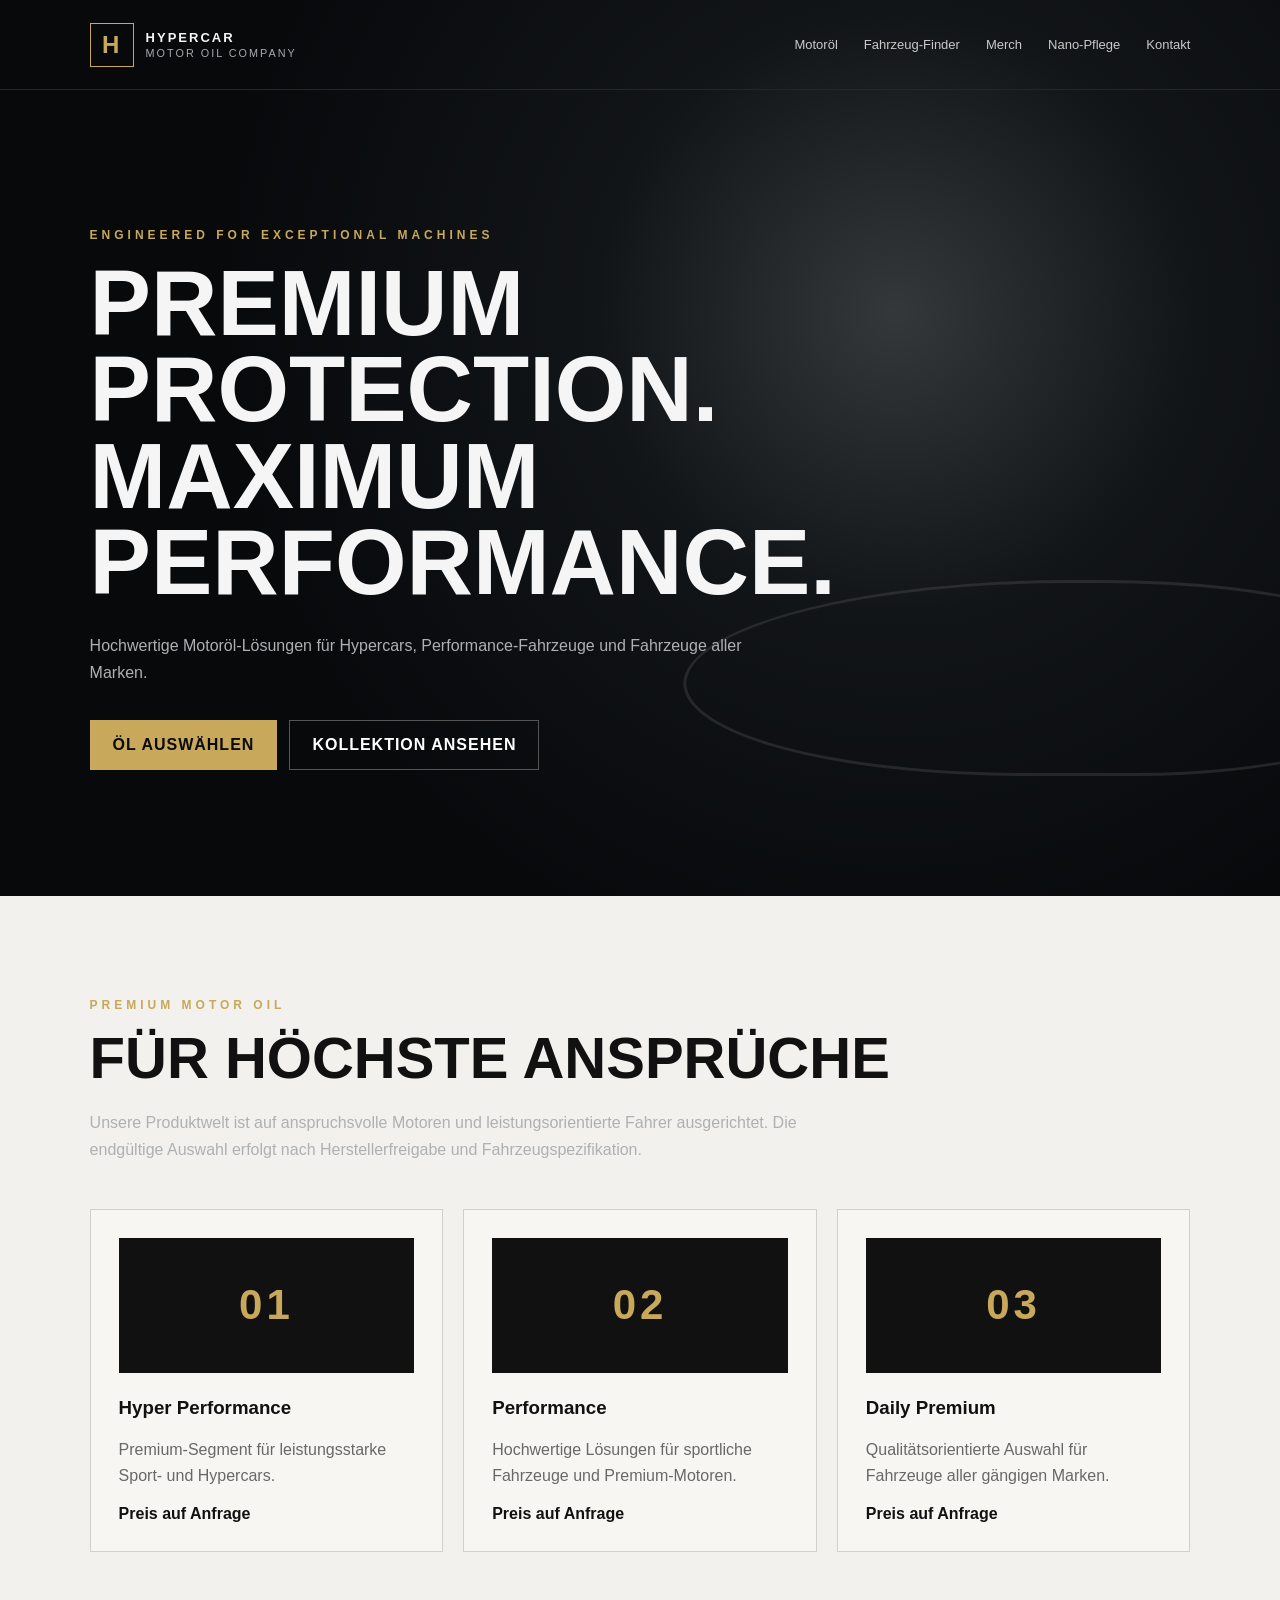
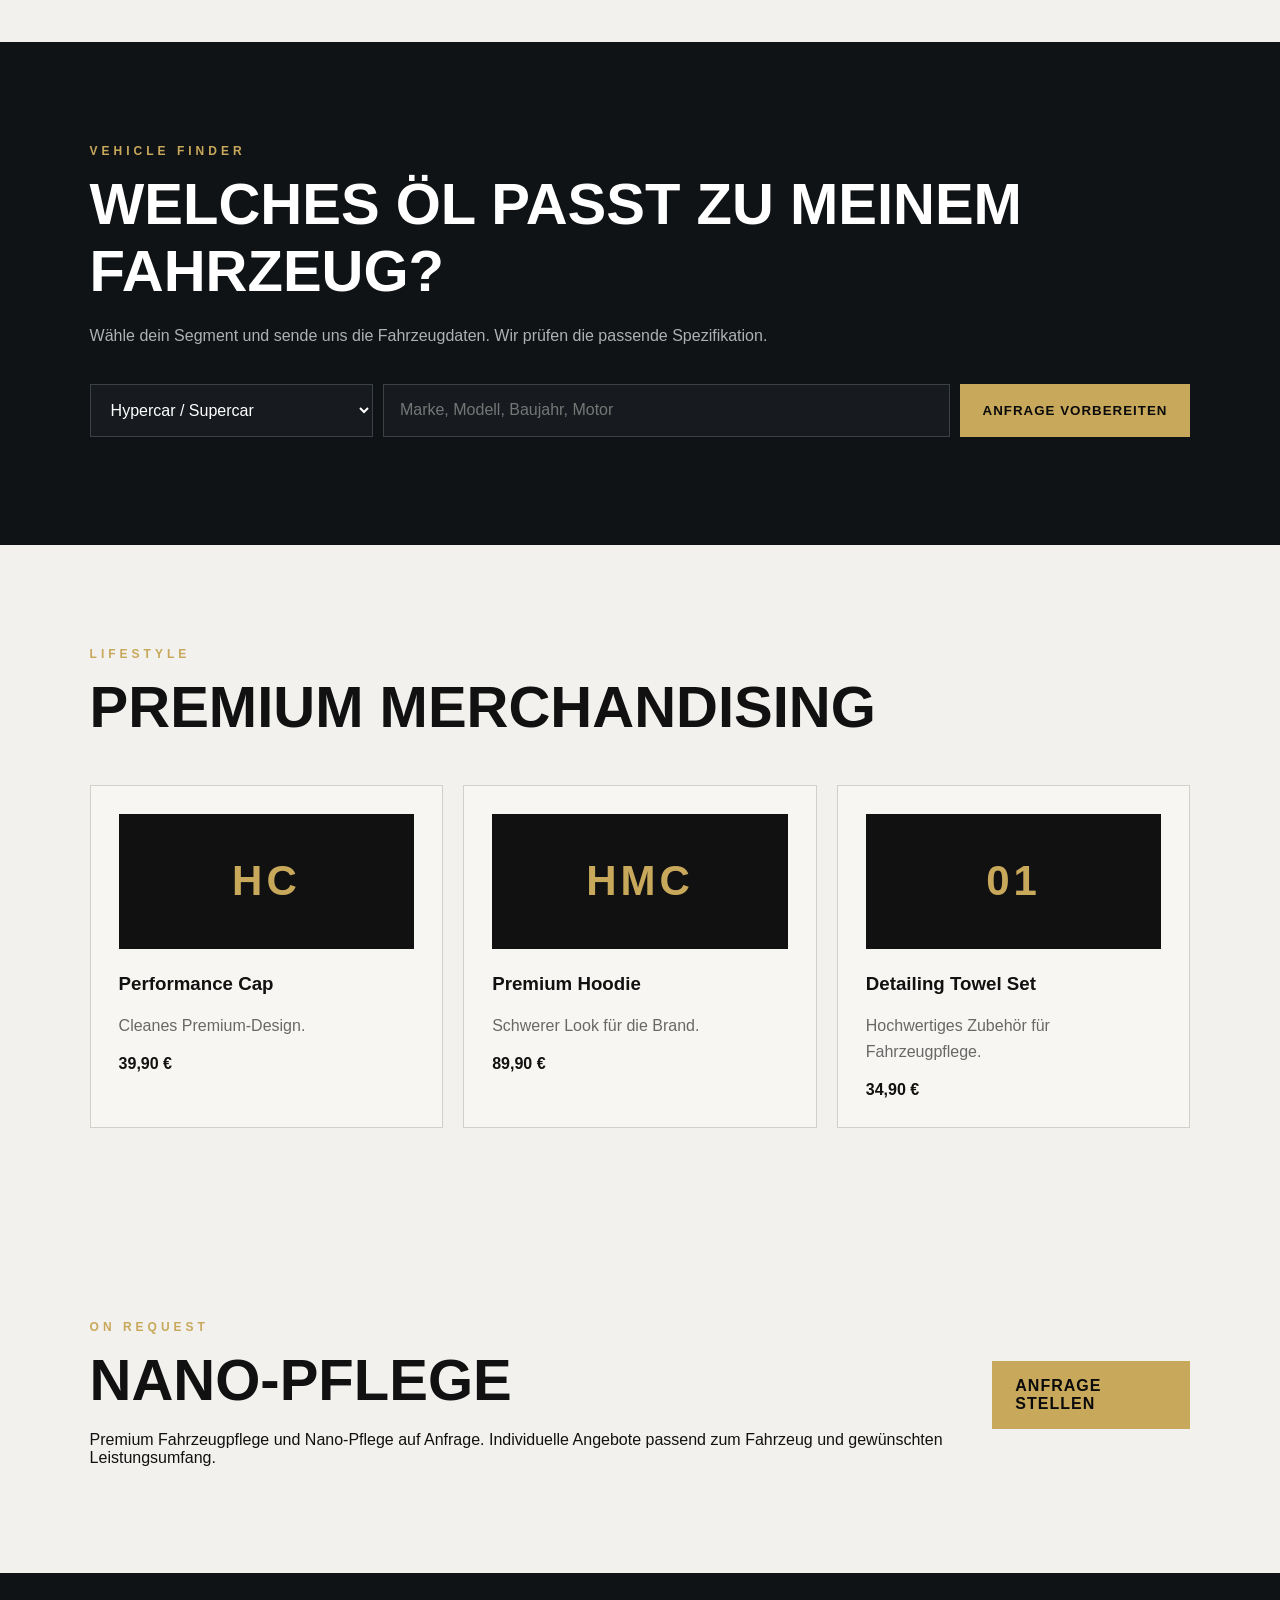
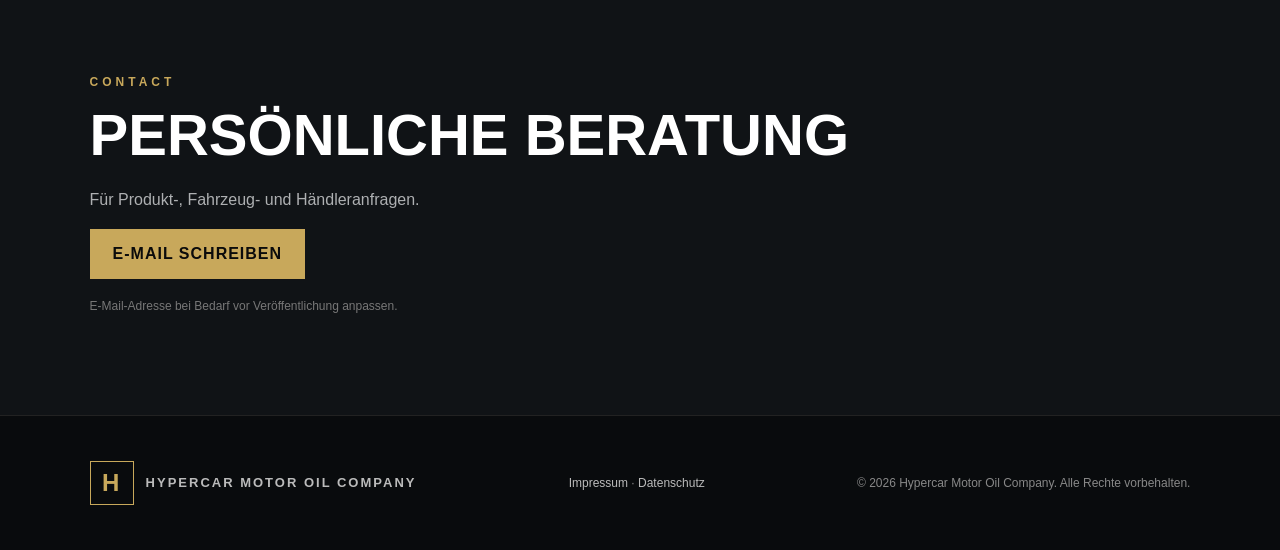
==== index.html @ 6b4ff225 "Add files via upload" ====
<!doctype html>
<html lang="de">
<head>
<meta charset="utf-8">
<meta name="viewport" content="width=device-width,initial-scale=1">
<title>Hypercar Motor Oil Company | Premium Motor Oil</title>
<meta name="description" content="Premium Motoröl, Fahrzeugauswahl, Merchandising und Nano-Pflege auf Anfrage.">
<link rel="stylesheet" href="style.css">
</head>
<body>
<header class="hero">
  <nav>
    <a class="brand" href="#home"><span class="mark">H</span><span>HYPERCAR<br><small>MOTOR OIL COMPANY</small></span></a>
    <div class="links"><a href="#oil">Motoröl</a><a href="#finder">Fahrzeug-Finder</a><a href="#merch">Merch</a><a href="#care">Nano-Pflege</a><a href="#contact">Kontakt</a></div>
  </nav>
  <section id="home" class="hero-content">
    <p class="eyebrow">ENGINEERED FOR EXCEPTIONAL MACHINES</p>
    <h1>Premium protection.<br>Maximum performance.</h1>
    <p class="lead">Hochwertige Motoröl-Lösungen für Hypercars, Performance-Fahrzeuge und Fahrzeuge aller Marken.</p>
    <div class="buttons"><a class="btn primary" href="#finder">Öl auswählen</a><a class="btn" href="#oil">Kollektion ansehen</a></div>
  </section>
</header>

<main>
<section id="oil" class="section">
  <p class="eyebrow">PREMIUM MOTOR OIL</p><h2>Für höchste Ansprüche</h2>
  <p class="intro">Unsere Produktwelt ist auf anspruchsvolle Motoren und leistungsorientierte Fahrer ausgerichtet. Die endgültige Auswahl erfolgt nach Herstellerfreigabe und Fahrzeugspezifikation.</p>
  <div class="cards">
    <article class="card"><div class="bottle">01</div><h3>Hyper Performance</h3><p>Premium-Segment für leistungsstarke Sport- und Hypercars.</p><strong>Preis auf Anfrage</strong></article>
    <article class="card"><div class="bottle">02</div><h3>Performance</h3><p>Hochwertige Lösungen für sportliche Fahrzeuge und Premium-Motoren.</p><strong>Preis auf Anfrage</strong></article>
    <article class="card"><div class="bottle">03</div><h3>Daily Premium</h3><p>Qualitätsorientierte Auswahl für Fahrzeuge aller gängigen Marken.</p><strong>Preis auf Anfrage</strong></article>
  </div>
</section>

<section id="finder" class="section dark">
  <p class="eyebrow">VEHICLE FINDER</p><h2>Welches Öl passt zu meinem Fahrzeug?</h2>
  <p class="intro">Wähle dein Segment und sende uns die Fahrzeugdaten. Wir prüfen die passende Spezifikation.</p>
  <div class="finder">
    <select id="segment"><option>Hypercar / Supercar</option><option>Sportwagen / Performance</option><option>Premium-Fahrzeug</option><option>Fahrzeuge aller Marken</option></select>
    <input id="vehicle" placeholder="Marke, Modell, Baujahr, Motor">
    <button onclick="vehicleRequest()">Anfrage vorbereiten</button>
  </div>
  <p id="finderResult" class="result"></p>
</section>

<section id="merch" class="section">
  <p class="eyebrow">LIFESTYLE</p><h2>Premium Merchandising</h2>
  <div class="cards">
    <article class="card merch"><div class="product">HC</div><h3>Performance Cap</h3><p>Cleanes Premium-Design.</p><strong>39,90 €</strong></article>
    <article class="card merch"><div class="product">HMC</div><h3>Premium Hoodie</h3><p>Schwerer Look für die Brand.</p><strong>89,90 €</strong></article>
    <article class="card merch"><div class="product">01</div><h3>Detailing Towel Set</h3><p>Hochwertiges Zubehör für Fahrzeugpflege.</p><strong>34,90 €</strong></article>
  </div>
</section>

<section id="care" class="section split">
  <div><p class="eyebrow">ON REQUEST</p><h2>Nano-Pflege</h2><p>Premium Fahrzeugpflege und Nano-Pflege auf Anfrage. Individuelle Angebote passend zum Fahrzeug und gewünschten Leistungsumfang.</p></div>
  <a class="btn primary" href="#contact">Anfrage stellen</a>
</section>

<section id="contact" class="section dark">
  <p class="eyebrow">CONTACT</p><h2>Persönliche Beratung</h2>
  <p class="intro">Für Produkt-, Fahrzeug- und Händleranfragen.</p>
  <a class="btn primary" href="mailto:info@hypercarmotoroilcompany.de">E-Mail schreiben</a>
  <p class="note">E-Mail-Adresse bei Bedarf vor Veröffentlichung anpassen.</p>
</section>
</main>

<footer>
  <a class="brand" href="#home"><span class="mark">H</span><span>HYPERCAR MOTOR OIL COMPANY</span></a>
  <div><a href="impressum.html">Impressum</a> · <a href="datenschutz.html">Datenschutz</a></div>
  <p>© 2026 Hypercar Motor Oil Company. Alle Rechte vorbehalten.</p>
</footer>
<script src="script.js"></script>
</body></html>
---- style.css ----
*{box-sizing:border-box}html{scroll-behavior:smooth}body{margin:0;background:#090b0d;color:#f5f5f5;font-family:Arial,Helvetica,sans-serif}a{color:inherit;text-decoration:none}.hero{min-height:92vh;background:radial-gradient(circle at 70% 35%,#34383b 0,#121518 28%,#07090b 64%);position:relative;overflow:hidden}.hero:after{content:"";position:absolute;width:720px;height:190px;border:3px solid #555;border-radius:50% 45% 35% 50%;right:-130px;bottom:120px;transform:skewX(-12deg);opacity:.35}nav{height:90px;display:flex;align-items:center;justify-content:space-between;padding:0 7%;border-bottom:1px solid #24272a;position:relative;z-index:2}.brand{display:flex;gap:12px;align-items:center;font-weight:800;letter-spacing:2px;font-size:13px}.brand small{font-weight:400;color:#a8aaad}.mark{display:grid;place-items:center;width:44px;height:44px;border:1px solid #c8a85b;color:#c8a85b;font-size:24px}.links{display:flex;gap:26px;font-size:13px;color:#c9c9c9}.hero-content{position:relative;z-index:2;padding:14vh 7%;max-width:850px}.eyebrow{color:#c8a85b;letter-spacing:4px;font-size:12px;font-weight:700}.hero h1{font-size:clamp(48px,8vw,92px);line-height:.94;margin:18px 0 26px;text-transform:uppercase}.lead,.intro{color:#aeb0b2;line-height:1.7;max-width:720px}.buttons{display:flex;gap:12px;margin-top:34px}.btn,button{display:inline-block;padding:15px 22px;border:1px solid #555;background:transparent;color:white;text-transform:uppercase;letter-spacing:1px;font-weight:700;cursor:pointer}.primary,button{background:#c8a85b;border-color:#c8a85b;color:#0b0b0b}.section{padding:90px 7%;background:#f2f1ee;color:#111}.section.dark{background:#101316;color:white}.section h2{font-size:clamp(34px,5vw,58px);margin:10px 0 18px;text-transform:uppercase}.cards{display:grid;grid-template-columns:repeat(3,1fr);gap:20px;margin-top:45px}.card{border:1px solid #d2d0ca;padding:28px;min-height:320px;background:#f7f6f2}.card p{color:#686868;line-height:1.6}.bottle,.product{height:135px;background:#111;color:#c8a85b;display:grid;place-items:center;font-size:42px;font-weight:800;letter-spacing:4px;margin-bottom:24px}.finder{display:grid;grid-template-columns:1fr 2fr auto;gap:10px;margin-top:35px}.finder input,.finder select{padding:16px;background:#171b1f;color:#fff;border:1px solid #3c4145;font-size:16px}.result{color:#c8a85b;margin-top:18px}.split{display:flex;align-items:center;justify-content:space-between;gap:30px}.note{font-size:12px;color:#777;margin-top:20px}footer{padding:45px 7%;display:flex;gap:25px;align-items:center;justify-content:space-between;flex-wrap:wrap;color:#888;font-size:12px;border-top:1px solid #222}footer a{color:#bbb}@media(max-width:800px){nav{padding:0 5%}.links{display:none}.hero-content{padding:12vh 5%}.cards{grid-template-columns:1fr}.finder{grid-template-columns:1fr}.section{padding:65px 5%}.split{display:block}.split .btn{margin-top:20px}footer{align-items:flex-start;flex-direction:column}}
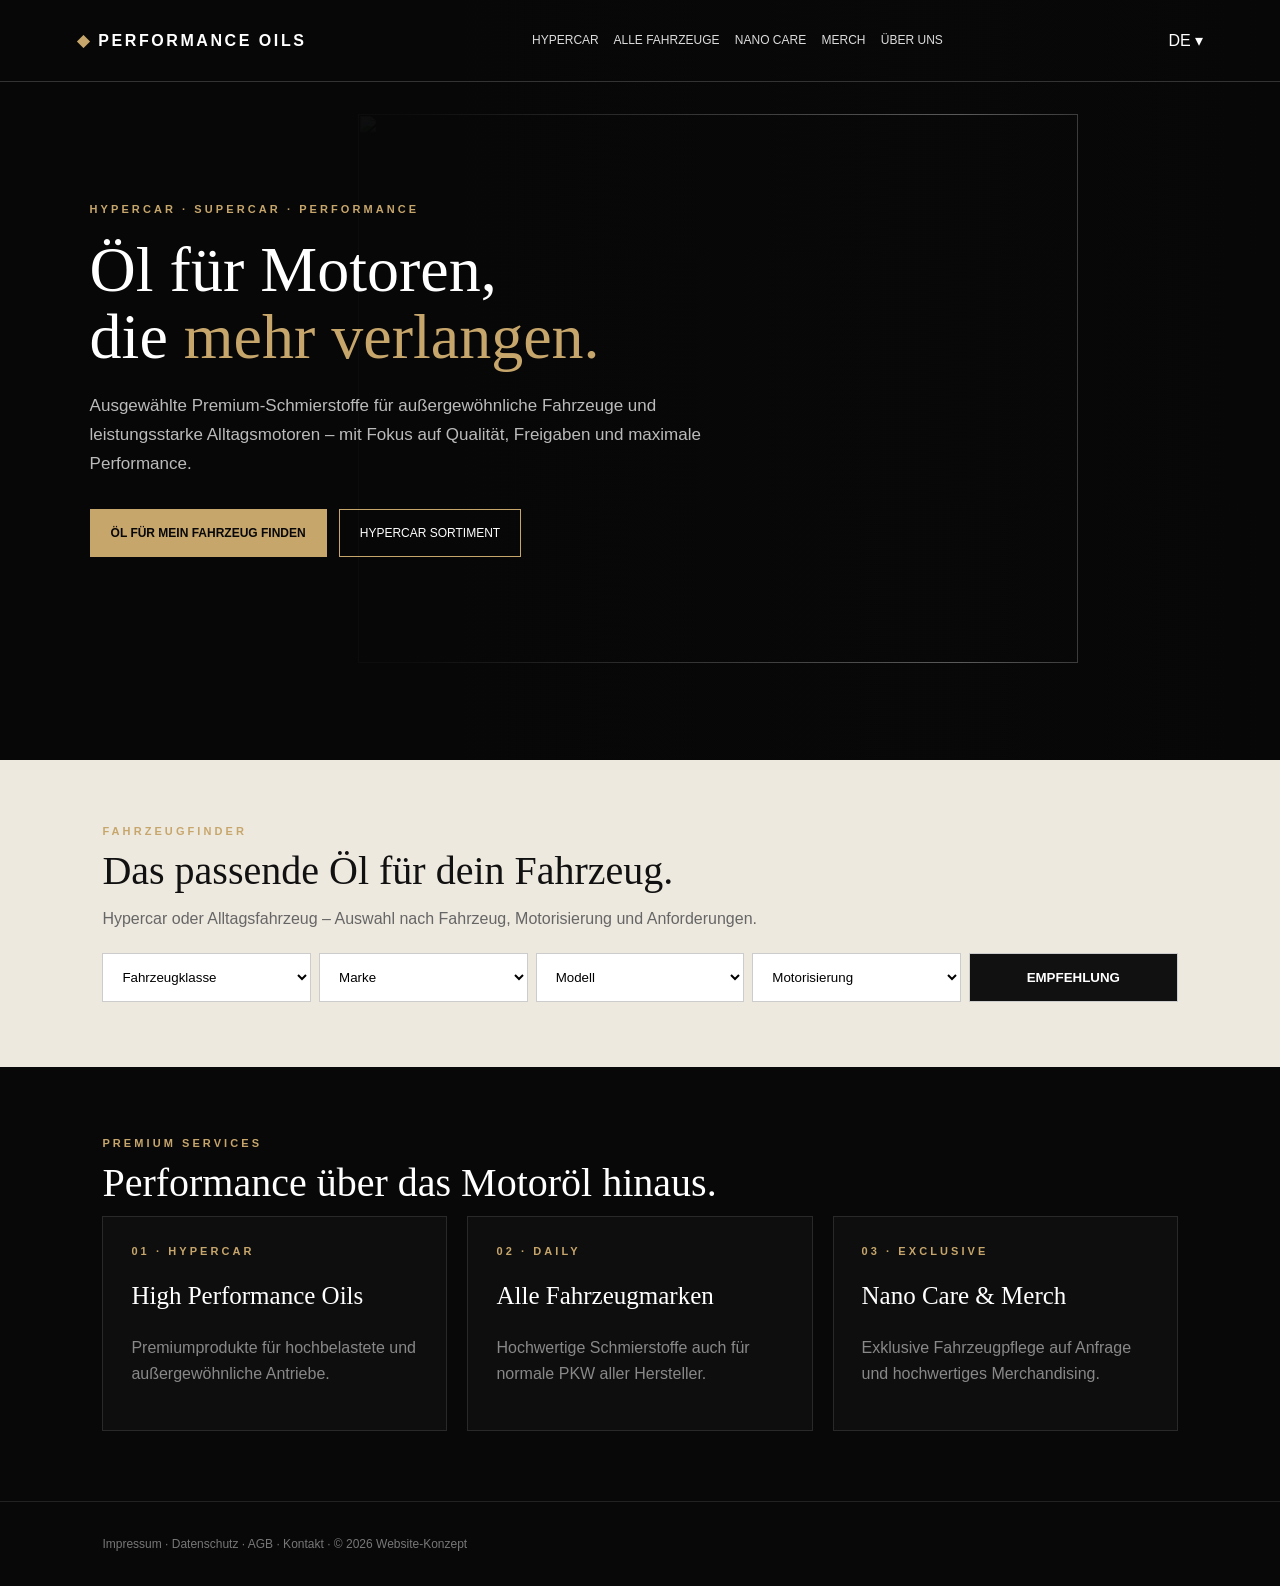
==== commit f3b31b15: "Add files via upload" ====
--- a/index.html
+++ b/index.html
@@ -1,74 +1,7 @@
-<!doctype html>
-<html lang="de">
-<head>
-<meta charset="utf-8">
-<meta name="viewport" content="width=device-width,initial-scale=1">
-<title>Hypercar Motor Oil Company | Premium Motor Oil</title>
-<meta name="description" content="Premium Motoröl, Fahrzeugauswahl, Merchandising und Nano-Pflege auf Anfrage.">
-<link rel="stylesheet" href="style.css">
-</head>
-<body>
-<header class="hero">
-  <nav>
-    <a class="brand" href="#home"><span class="mark">H</span><span>HYPERCAR<br><small>MOTOR OIL COMPANY</small></span></a>
-    <div class="links"><a href="#oil">Motoröl</a><a href="#finder">Fahrzeug-Finder</a><a href="#merch">Merch</a><a href="#care">Nano-Pflege</a><a href="#contact">Kontakt</a></div>
-  </nav>
-  <section id="home" class="hero-content">
-    <p class="eyebrow">ENGINEERED FOR EXCEPTIONAL MACHINES</p>
-    <h1>Premium protection.<br>Maximum performance.</h1>
-    <p class="lead">Hochwertige Motoröl-Lösungen für Hypercars, Performance-Fahrzeuge und Fahrzeuge aller Marken.</p>
-    <div class="buttons"><a class="btn primary" href="#finder">Öl auswählen</a><a class="btn" href="#oil">Kollektion ansehen</a></div>
-  </section>
-</header>
-
-<main>
-<section id="oil" class="section">
-  <p class="eyebrow">PREMIUM MOTOR OIL</p><h2>Für höchste Ansprüche</h2>
-  <p class="intro">Unsere Produktwelt ist auf anspruchsvolle Motoren und leistungsorientierte Fahrer ausgerichtet. Die endgültige Auswahl erfolgt nach Herstellerfreigabe und Fahrzeugspezifikation.</p>
-  <div class="cards">
-    <article class="card"><div class="bottle">01</div><h3>Hyper Performance</h3><p>Premium-Segment für leistungsstarke Sport- und Hypercars.</p><strong>Preis auf Anfrage</strong></article>
-    <article class="card"><div class="bottle">02</div><h3>Performance</h3><p>Hochwertige Lösungen für sportliche Fahrzeuge und Premium-Motoren.</p><strong>Preis auf Anfrage</strong></article>
-    <article class="card"><div class="bottle">03</div><h3>Daily Premium</h3><p>Qualitätsorientierte Auswahl für Fahrzeuge aller gängigen Marken.</p><strong>Preis auf Anfrage</strong></article>
-  </div>
-</section>
-
-<section id="finder" class="section dark">
-  <p class="eyebrow">VEHICLE FINDER</p><h2>Welches Öl passt zu meinem Fahrzeug?</h2>
-  <p class="intro">Wähle dein Segment und sende uns die Fahrzeugdaten. Wir prüfen die passende Spezifikation.</p>
-  <div class="finder">
-    <select id="segment"><option>Hypercar / Supercar</option><option>Sportwagen / Performance</option><option>Premium-Fahrzeug</option><option>Fahrzeuge aller Marken</option></select>
-    <input id="vehicle" placeholder="Marke, Modell, Baujahr, Motor">
-    <button onclick="vehicleRequest()">Anfrage vorbereiten</button>
-  </div>
-  <p id="finderResult" class="result"></p>
-</section>
-
-<section id="merch" class="section">
-  <p class="eyebrow">LIFESTYLE</p><h2>Premium Merchandising</h2>
-  <div class="cards">
-    <article class="card merch"><div class="product">HC</div><h3>Performance Cap</h3><p>Cleanes Premium-Design.</p><strong>39,90 €</strong></article>
-    <article class="card merch"><div class="product">HMC</div><h3>Premium Hoodie</h3><p>Schwerer Look für die Brand.</p><strong>89,90 €</strong></article>
-    <article class="card merch"><div class="product">01</div><h3>Detailing Towel Set</h3><p>Hochwertiges Zubehör für Fahrzeugpflege.</p><strong>34,90 €</strong></article>
-  </div>
-</section>
-
-<section id="care" class="section split">
-  <div><p class="eyebrow">ON REQUEST</p><h2>Nano-Pflege</h2><p>Premium Fahrzeugpflege und Nano-Pflege auf Anfrage. Individuelle Angebote passend zum Fahrzeug und gewünschten Leistungsumfang.</p></div>
-  <a class="btn primary" href="#contact">Anfrage stellen</a>
-</section>
-
-<section id="contact" class="section dark">
-  <p class="eyebrow">CONTACT</p><h2>Persönliche Beratung</h2>
-  <p class="intro">Für Produkt-, Fahrzeug- und Händleranfragen.</p>
-  <a class="btn primary" href="mailto:info@hypercarmotoroilcompany.de">E-Mail schreiben</a>
-  <p class="note">E-Mail-Adresse bei Bedarf vor Veröffentlichung anpassen.</p>
-</section>
-</main>
-
-<footer>
-  <a class="brand" href="#home"><span class="mark">H</span><span>HYPERCAR MOTOR OIL COMPANY</span></a>
-  <div><a href="impressum.html">Impressum</a> · <a href="datenschutz.html">Datenschutz</a></div>
-  <p>© 2026 Hypercar Motor Oil Company. Alle Rechte vorbehalten.</p>
-</footer>
-<script src="script.js"></script>
-</body></html>+<!doctype html><html lang="de"><head><meta charset="utf-8"><meta name="viewport" content="width=device-width,initial-scale=1"><title>Premium Performance Oils</title><style>
+*{box-sizing:border-box}body{margin:0;background:#080808;color:#fff;font-family:Arial,sans-serif}header{height:82px;display:flex;align-items:center;justify-content:space-between;padding:0 6vw;position:absolute;width:100%;z-index:5;border-bottom:1px solid #333}.logo{font-weight:900;letter-spacing:.16em}.logo b,.goldtxt{color:#c7a66c}nav{display:flex;gap:25px;font-size:12px;color:#ddd}.hero{height:760px;position:relative;overflow:hidden;display:flex;align-items:center;padding:110px 7vw}.car{position:absolute;right:-3%;bottom:0;width:75%;height:85%;object-fit:contain;filter:brightness(.58) contrast(1.2)}.shade{position:absolute;inset:0;background:linear-gradient(90deg,#070707 5%,rgba(7,7,7,.94) 32%,rgba(7,7,7,.18) 75%,#070707)}.content{position:relative;max-width:680px}.ey{color:#c7a66c;letter-spacing:.28em;font-size:11px;font-weight:bold}.hero h1{font:64px/1.04 Georgia;margin:22px 0}.hero p{color:#bbb;font-size:17px;line-height:1.7}.buttons{display:flex;gap:12px;margin-top:30px}.btn{border:1px solid #c7a66c;padding:16px 20px;font-size:12px}.primary{background:#c7a66c;color:#080808;font-weight:bold}.finder{background:#eee9df;color:#111;padding:65px 8vw}.finder h2,.services h2{font:40px Georgia;margin:10px 0}.finder p{color:#666}.fields{display:grid;grid-template-columns:repeat(5,1fr);gap:8px;margin-top:25px}.fields select,.fields button{padding:15px;border:1px solid #ccc;background:#fff}.fields button{background:#111;color:#fff;font-weight:bold}.services{padding:70px 8vw}.grid{display:grid;grid-template-columns:repeat(3,1fr);gap:20px}.card{padding:28px;border:1px solid #292929;background:#0e0e0e}.card h3{font:25px Georgia}.card p{color:#888;line-height:1.6}footer{border-top:1px solid #222;padding:35px 8vw;color:#777;font-size:12px}@media(max-width:850px){nav{display:none}.hero h1{font-size:44px}.car{width:115%;opacity:.55}.fields,.grid{grid-template-columns:1fr}}</style></head><body>
+<header><div class="logo"><b>◆</b> PERFORMANCE OILS</div><nav>HYPERCAR　 ALLE FAHRZEUGE　 NANO CARE　 MERCH　 ÜBER UNS</nav><div>DE ▾</div></header>
+<section class="hero"><img class="car" src="bodo.png"><div class="shade"></div><div class="content"><div class="ey">HYPERCAR · SUPERCAR · PERFORMANCE</div><h1>Öl für Motoren,<br>die <span class="goldtxt">mehr verlangen.</span></h1><p>Ausgewählte Premium-Schmierstoffe für außergewöhnliche Fahrzeuge und leistungsstarke Alltagsmotoren – mit Fokus auf Qualität, Freigaben und maximale Performance.</p><div class="buttons"><div class="btn primary">ÖL FÜR MEIN FAHRZEUG FINDEN</div><div class="btn">HYPERCAR SORTIMENT</div></div></div></section>
+<section class="finder"><div class="ey">FAHRZEUGFINDER</div><h2>Das passende Öl für dein Fahrzeug.</h2><p>Hypercar oder Alltagsfahrzeug – Auswahl nach Fahrzeug, Motorisierung und Anforderungen.</p><div class="fields"><select><option>Fahrzeugklasse</option></select><select><option>Marke</option></select><select><option>Modell</option></select><select><option>Motorisierung</option></select><button>EMPFEHLUNG</button></div></section>
+<section class="services"><div class="ey">PREMIUM SERVICES</div><h2>Performance über das Motoröl hinaus.</h2><div class="grid"><div class="card"><div class="ey">01 · HYPERCAR</div><h3>High Performance Oils</h3><p>Premiumprodukte für hochbelastete und außergewöhnliche Antriebe.</p></div><div class="card"><div class="ey">02 · DAILY</div><h3>Alle Fahrzeugmarken</h3><p>Hochwertige Schmierstoffe auch für normale PKW aller Hersteller.</p></div><div class="card"><div class="ey">03 · EXCLUSIVE</div><h3>Nano Care & Merch</h3><p>Exklusive Fahrzeugpflege auf Anfrage und hochwertiges Merchandising.</p></div></div></section>
+<footer>Impressum · Datenschutz · AGB · Kontakt · © 2026 Website-Konzept</footer></body></html>
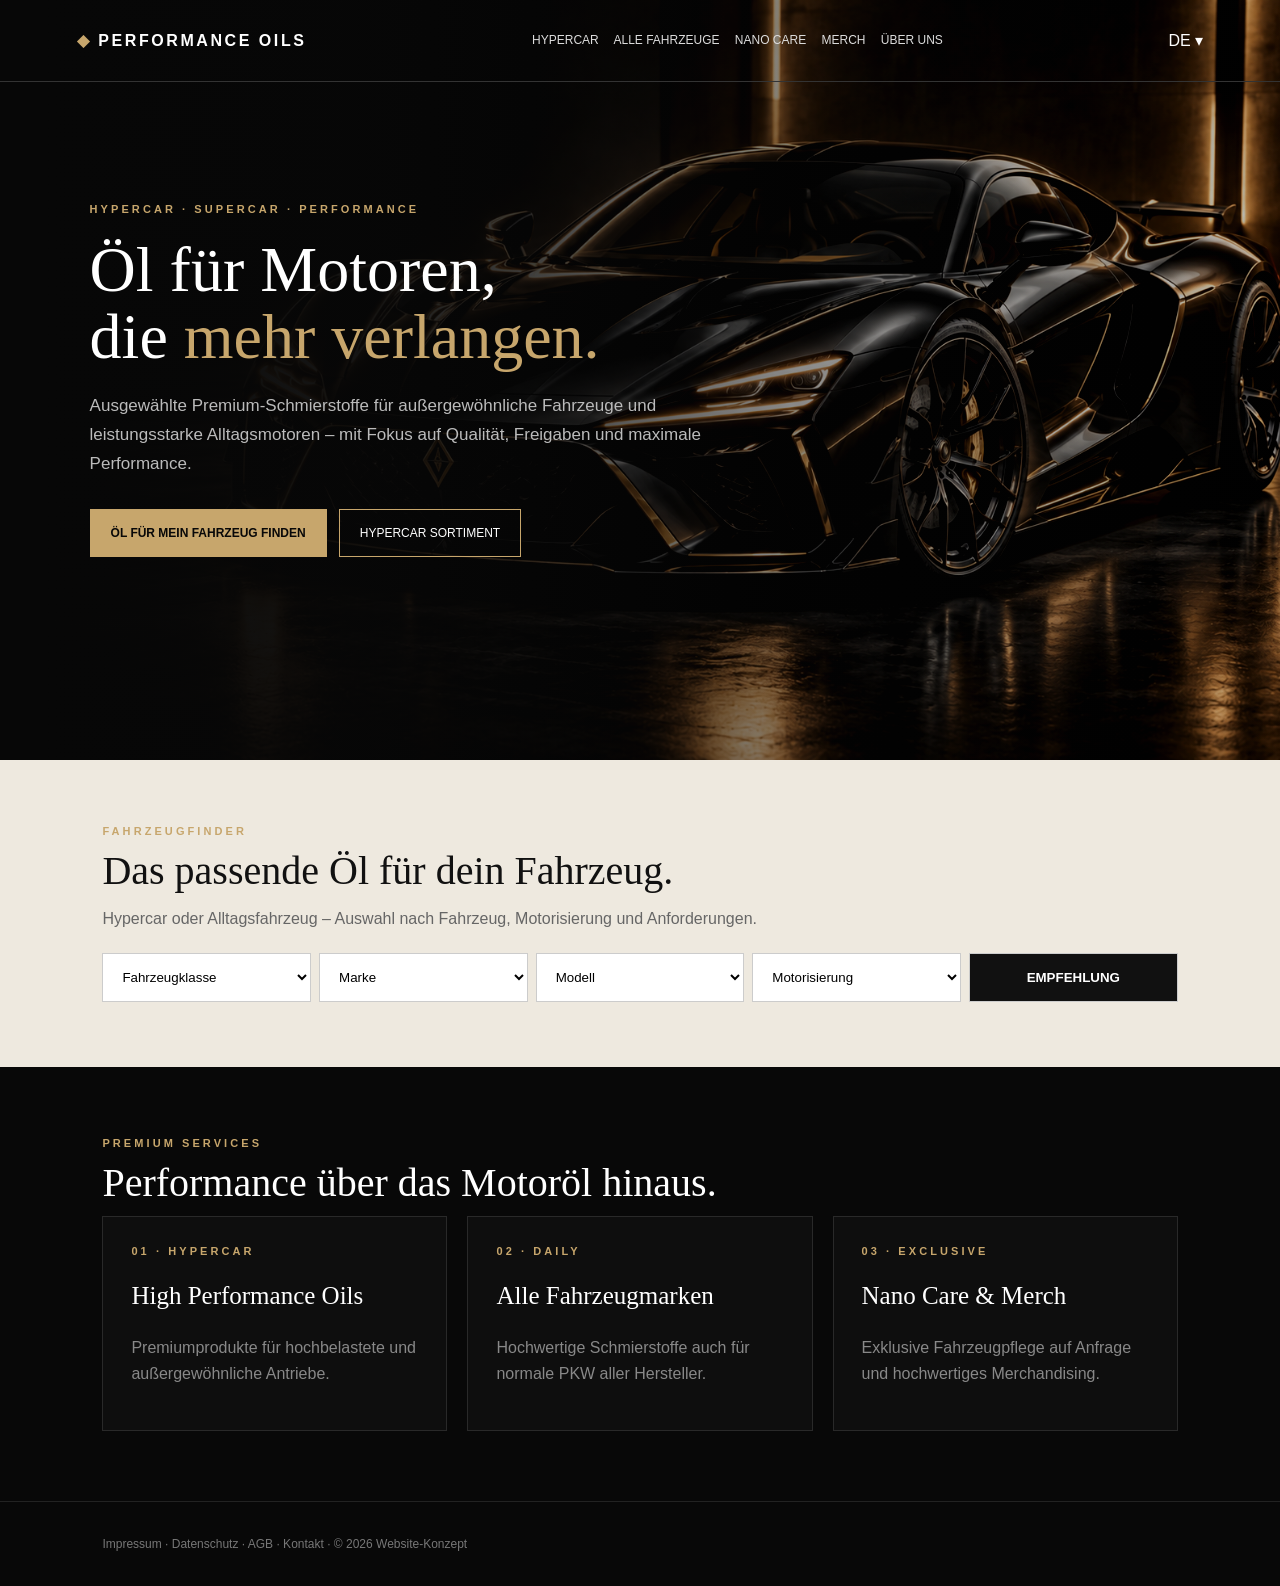
==== commit 9636353e: "Rename index .html to index.html" ====
--- a/index.html
+++ b/index.html
@@ -1,7 +1,7 @@
 <!doctype html><html lang="de"><head><meta charset="utf-8"><meta name="viewport" content="width=device-width,initial-scale=1"><title>Premium Performance Oils</title><style>
-*{box-sizing:border-box}body{margin:0;background:#080808;color:#fff;font-family:Arial,sans-serif}header{height:82px;display:flex;align-items:center;justify-content:space-between;padding:0 6vw;position:absolute;width:100%;z-index:5;border-bottom:1px solid #333}.logo{font-weight:900;letter-spacing:.16em}.logo b,.goldtxt{color:#c7a66c}nav{display:flex;gap:25px;font-size:12px;color:#ddd}.hero{height:760px;position:relative;overflow:hidden;display:flex;align-items:center;padding:110px 7vw}.car{position:absolute;right:-3%;bottom:0;width:75%;height:85%;object-fit:contain;filter:brightness(.58) contrast(1.2)}.shade{position:absolute;inset:0;background:linear-gradient(90deg,#070707 5%,rgba(7,7,7,.94) 32%,rgba(7,7,7,.18) 75%,#070707)}.content{position:relative;max-width:680px}.ey{color:#c7a66c;letter-spacing:.28em;font-size:11px;font-weight:bold}.hero h1{font:64px/1.04 Georgia;margin:22px 0}.hero p{color:#bbb;font-size:17px;line-height:1.7}.buttons{display:flex;gap:12px;margin-top:30px}.btn{border:1px solid #c7a66c;padding:16px 20px;font-size:12px}.primary{background:#c7a66c;color:#080808;font-weight:bold}.finder{background:#eee9df;color:#111;padding:65px 8vw}.finder h2,.services h2{font:40px Georgia;margin:10px 0}.finder p{color:#666}.fields{display:grid;grid-template-columns:repeat(5,1fr);gap:8px;margin-top:25px}.fields select,.fields button{padding:15px;border:1px solid #ccc;background:#fff}.fields button{background:#111;color:#fff;font-weight:bold}.services{padding:70px 8vw}.grid{display:grid;grid-template-columns:repeat(3,1fr);gap:20px}.card{padding:28px;border:1px solid #292929;background:#0e0e0e}.card h3{font:25px Georgia}.card p{color:#888;line-height:1.6}footer{border-top:1px solid #222;padding:35px 8vw;color:#777;font-size:12px}@media(max-width:850px){nav{display:none}.hero h1{font-size:44px}.car{width:115%;opacity:.55}.fields,.grid{grid-template-columns:1fr}}</style></head><body>
+*{box-sizing:border-box}body{margin:0;background:#080808;color:#fff;font-family:Arial,sans-serif}header{height:82px;display:flex;align-items:center;justify-content:space-between;padding:0 6vw;position:absolute;width:100%;z-index:5;border-bottom:1px solid #333}.logo{font-weight:900;letter-spacing:.16em}.logo b,.goldtxt{color:#c7a66c}nav{display:flex;gap:25px;font-size:12px;color:#ddd}.hero{height:760px;position:relative;overflow:hidden;display:flex;align-items:center;padding:110px 7vw}.car{position:absolute;inset:0;width:100%;height:100%;object-fit:cover;object-position:center;filter:brightness(.78) contrast(1.12)}.shade{position:absolute;inset:0;background:linear-gradient(90deg,#070707 3%,rgba(7,7,7,.92) 30%,rgba(7,7,7,.34) 62%,rgba(7,7,7,.08) 100%)}.content{position:relative;z-index:2;max-width:680px}.ey{color:#c7a66c;letter-spacing:.28em;font-size:11px;font-weight:bold}.hero h1{font:64px/1.04 Georgia;margin:22px 0}.hero p{color:#bbb;font-size:17px;line-height:1.7}.buttons{display:flex;gap:12px;margin-top:30px}.btn{border:1px solid #c7a66c;padding:16px 20px;font-size:12px}.primary{background:#c7a66c;color:#080808;font-weight:bold}.finder{background:#eee9df;color:#111;padding:65px 8vw}.finder h2,.services h2{font:40px Georgia;margin:10px 0}.finder p{color:#666}.fields{display:grid;grid-template-columns:repeat(5,1fr);gap:8px;margin-top:25px}.fields select,.fields button{padding:15px;border:1px solid #ccc;background:#fff}.fields button{background:#111;color:#fff;font-weight:bold}.services{padding:70px 8vw}.grid{display:grid;grid-template-columns:repeat(3,1fr);gap:20px}.card{padding:28px;border:1px solid #292929;background:#0e0e0e}.card h3{font:25px Georgia}.card p{color:#888;line-height:1.6}footer{border-top:1px solid #222;padding:35px 8vw;color:#777;font-size:12px}@media(max-width:850px){nav{display:none}.hero{height:810px;padding:125px 7vw 70px;align-items:center}.hero h1{font-size:44px}.car{object-position:63% center;filter:brightness(.72) contrast(1.12)}.shade{background:linear-gradient(90deg,rgba(7,7,7,.9) 0%,rgba(7,7,7,.62) 55%,rgba(7,7,7,.15) 100%),linear-gradient(0deg,#070707 0%,transparent 35%,rgba(7,7,7,.35) 100%)}.fields,.grid{grid-template-columns:1fr}}@media(max-width:480px){header{padding:0 7vw}.logo{font-size:14px}.hero h1{font-size:42px}.hero p{font-size:16px}.buttons{display:grid;grid-template-columns:1.2fr 1fr}.btn{padding:15px 13px}.ey{font-size:10px;letter-spacing:.2em}}</style></head><body>
 <header><div class="logo"><b>◆</b> PERFORMANCE OILS</div><nav>HYPERCAR　 ALLE FAHRZEUGE　 NANO CARE　 MERCH　 ÜBER UNS</nav><div>DE ▾</div></header>
-<section class="hero"><img class="car" src="bodo.png"><div class="shade"></div><div class="content"><div class="ey">HYPERCAR · SUPERCAR · PERFORMANCE</div><h1>Öl für Motoren,<br>die <span class="goldtxt">mehr verlangen.</span></h1><p>Ausgewählte Premium-Schmierstoffe für außergewöhnliche Fahrzeuge und leistungsstarke Alltagsmotoren – mit Fokus auf Qualität, Freigaben und maximale Performance.</p><div class="buttons"><div class="btn primary">ÖL FÜR MEIN FAHRZEUG FINDEN</div><div class="btn">HYPERCAR SORTIMENT</div></div></div></section>
+<section class="hero"><img class="car" src="kar-car.png" alt="Kar Car – exklusives Performance-Fahrzeug"><div class="shade"></div><div class="content"><div class="ey">HYPERCAR · SUPERCAR · PERFORMANCE</div><h1>Öl für Motoren,<br>die <span class="goldtxt">mehr verlangen.</span></h1><p>Ausgewählte Premium-Schmierstoffe für außergewöhnliche Fahrzeuge und leistungsstarke Alltagsmotoren – mit Fokus auf Qualität, Freigaben und maximale Performance.</p><div class="buttons"><div class="btn primary">ÖL FÜR MEIN FAHRZEUG FINDEN</div><div class="btn">HYPERCAR SORTIMENT</div></div></div></section>
 <section class="finder"><div class="ey">FAHRZEUGFINDER</div><h2>Das passende Öl für dein Fahrzeug.</h2><p>Hypercar oder Alltagsfahrzeug – Auswahl nach Fahrzeug, Motorisierung und Anforderungen.</p><div class="fields"><select><option>Fahrzeugklasse</option></select><select><option>Marke</option></select><select><option>Modell</option></select><select><option>Motorisierung</option></select><button>EMPFEHLUNG</button></div></section>
 <section class="services"><div class="ey">PREMIUM SERVICES</div><h2>Performance über das Motoröl hinaus.</h2><div class="grid"><div class="card"><div class="ey">01 · HYPERCAR</div><h3>High Performance Oils</h3><p>Premiumprodukte für hochbelastete und außergewöhnliche Antriebe.</p></div><div class="card"><div class="ey">02 · DAILY</div><h3>Alle Fahrzeugmarken</h3><p>Hochwertige Schmierstoffe auch für normale PKW aller Hersteller.</p></div><div class="card"><div class="ey">03 · EXCLUSIVE</div><h3>Nano Care & Merch</h3><p>Exklusive Fahrzeugpflege auf Anfrage und hochwertiges Merchandising.</p></div></div></section>
-<footer>Impressum · Datenschutz · AGB · Kontakt · © 2026 Website-Konzept</footer></body></html>+<footer>Impressum · Datenschutz · AGB · Kontakt · © 2026 Website-Konzept</footer></body></html>
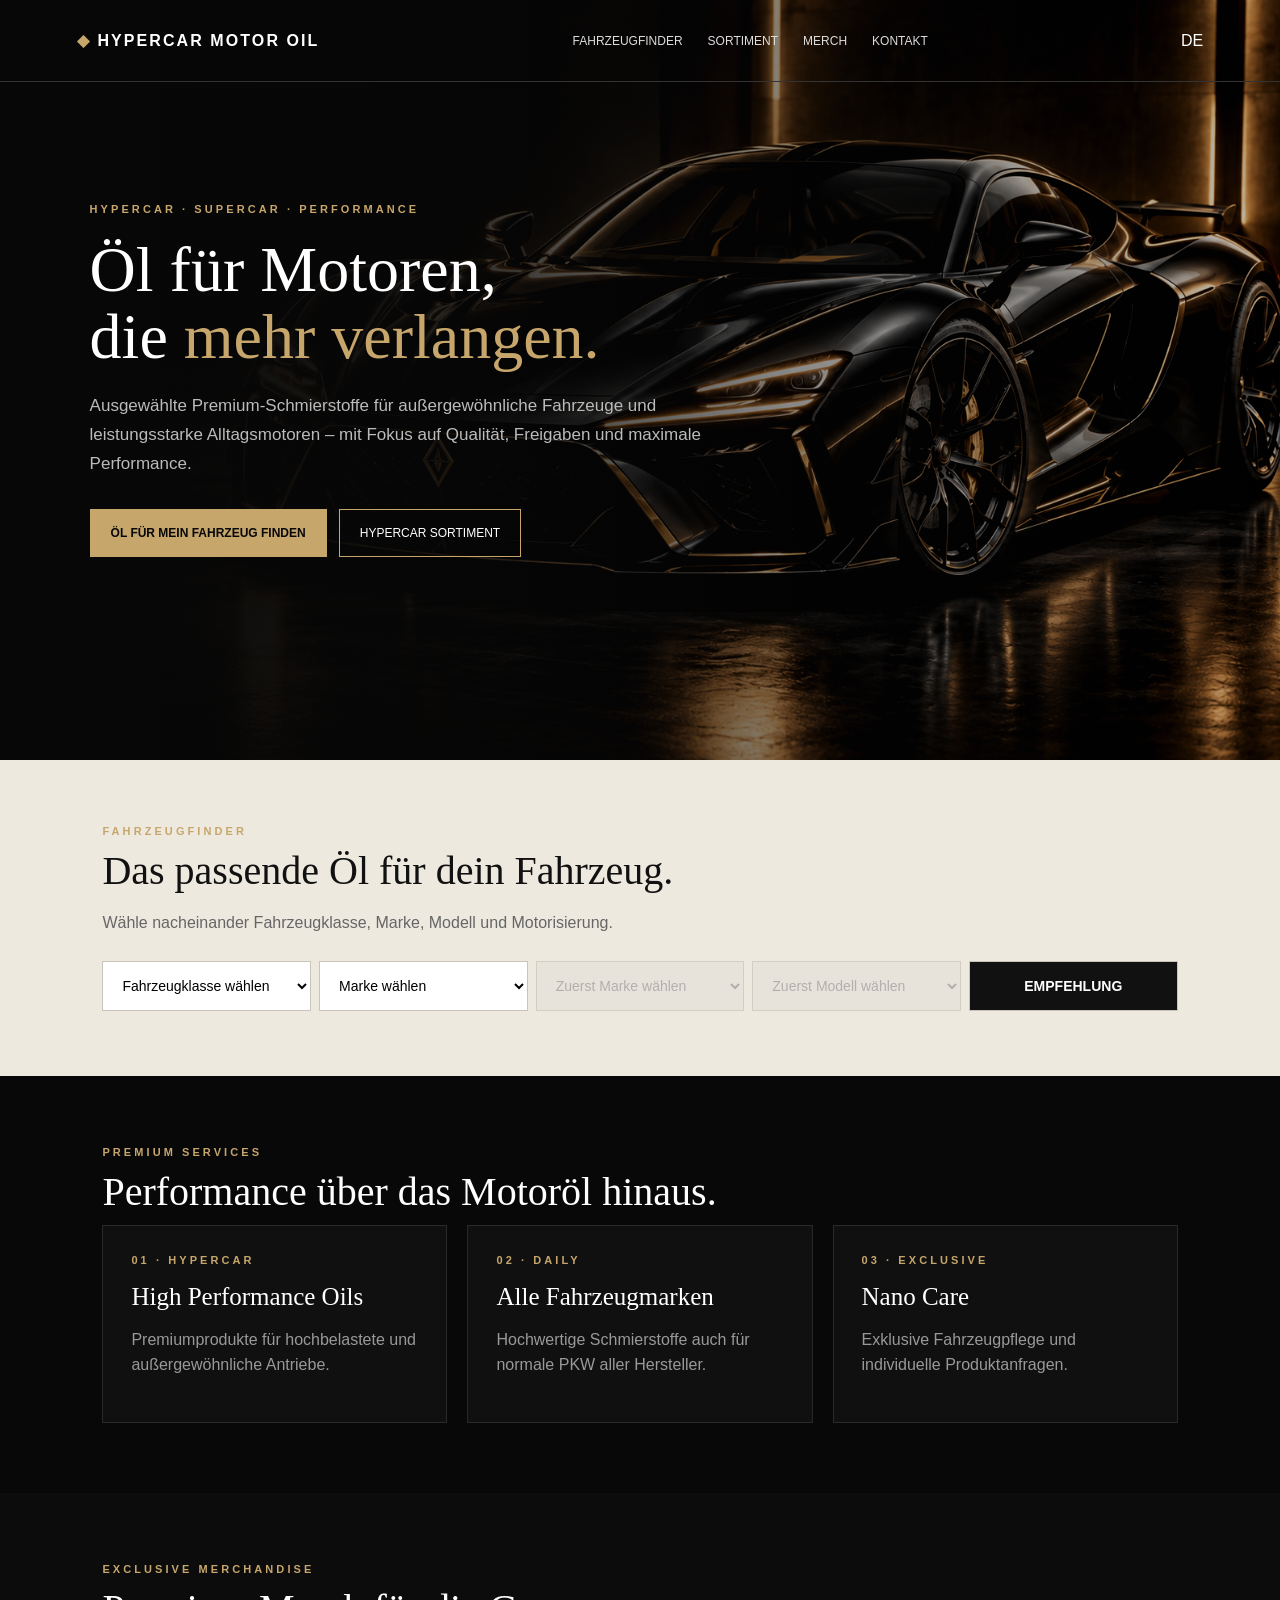
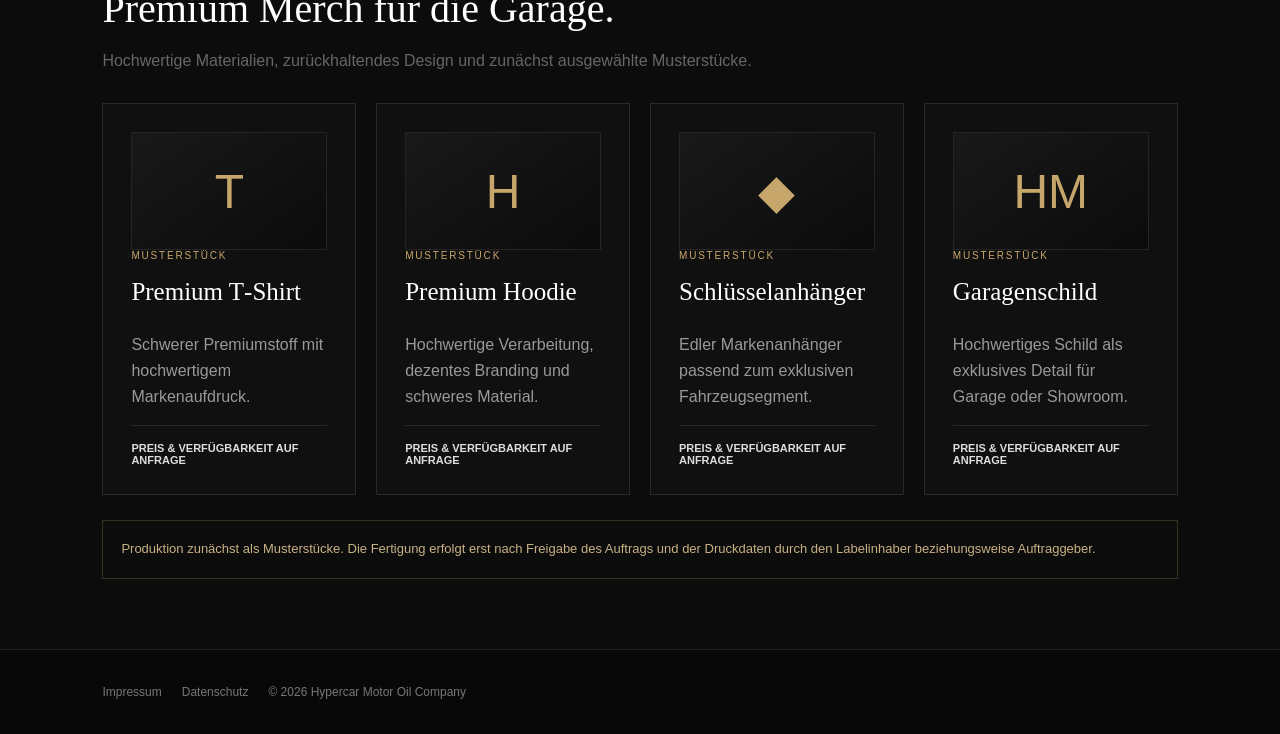
==== commit b353cd2a: "Rename index.html" ====
--- a/index.html
+++ b/index.html
@@ -1,7 +1,41 @@
-<!doctype html><html lang="de"><head><meta charset="utf-8"><meta name="viewport" content="width=device-width,initial-scale=1"><title>Premium Performance Oils</title><style>
-*{box-sizing:border-box}body{margin:0;background:#080808;color:#fff;font-family:Arial,sans-serif}header{height:82px;display:flex;align-items:center;justify-content:space-between;padding:0 6vw;position:absolute;width:100%;z-index:5;border-bottom:1px solid #333}.logo{font-weight:900;letter-spacing:.16em}.logo b,.goldtxt{color:#c7a66c}nav{display:flex;gap:25px;font-size:12px;color:#ddd}.hero{height:760px;position:relative;overflow:hidden;display:flex;align-items:center;padding:110px 7vw}.car{position:absolute;inset:0;width:100%;height:100%;object-fit:cover;object-position:center;filter:brightness(.78) contrast(1.12)}.shade{position:absolute;inset:0;background:linear-gradient(90deg,#070707 3%,rgba(7,7,7,.92) 30%,rgba(7,7,7,.34) 62%,rgba(7,7,7,.08) 100%)}.content{position:relative;z-index:2;max-width:680px}.ey{color:#c7a66c;letter-spacing:.28em;font-size:11px;font-weight:bold}.hero h1{font:64px/1.04 Georgia;margin:22px 0}.hero p{color:#bbb;font-size:17px;line-height:1.7}.buttons{display:flex;gap:12px;margin-top:30px}.btn{border:1px solid #c7a66c;padding:16px 20px;font-size:12px}.primary{background:#c7a66c;color:#080808;font-weight:bold}.finder{background:#eee9df;color:#111;padding:65px 8vw}.finder h2,.services h2{font:40px Georgia;margin:10px 0}.finder p{color:#666}.fields{display:grid;grid-template-columns:repeat(5,1fr);gap:8px;margin-top:25px}.fields select,.fields button{padding:15px;border:1px solid #ccc;background:#fff}.fields button{background:#111;color:#fff;font-weight:bold}.services{padding:70px 8vw}.grid{display:grid;grid-template-columns:repeat(3,1fr);gap:20px}.card{padding:28px;border:1px solid #292929;background:#0e0e0e}.card h3{font:25px Georgia}.card p{color:#888;line-height:1.6}footer{border-top:1px solid #222;padding:35px 8vw;color:#777;font-size:12px}@media(max-width:850px){nav{display:none}.hero{height:810px;padding:125px 7vw 70px;align-items:center}.hero h1{font-size:44px}.car{object-position:63% center;filter:brightness(.72) contrast(1.12)}.shade{background:linear-gradient(90deg,rgba(7,7,7,.9) 0%,rgba(7,7,7,.62) 55%,rgba(7,7,7,.15) 100%),linear-gradient(0deg,#070707 0%,transparent 35%,rgba(7,7,7,.35) 100%)}.fields,.grid{grid-template-columns:1fr}}@media(max-width:480px){header{padding:0 7vw}.logo{font-size:14px}.hero h1{font-size:42px}.hero p{font-size:16px}.buttons{display:grid;grid-template-columns:1.2fr 1fr}.btn{padding:15px 13px}.ey{font-size:10px;letter-spacing:.2em}}</style></head><body>
-<header><div class="logo"><b>◆</b> PERFORMANCE OILS</div><nav>HYPERCAR　 ALLE FAHRZEUGE　 NANO CARE　 MERCH　 ÜBER UNS</nav><div>DE ▾</div></header>
-<section class="hero"><img class="car" src="kar-car.png" alt="Kar Car – exklusives Performance-Fahrzeug"><div class="shade"></div><div class="content"><div class="ey">HYPERCAR · SUPERCAR · PERFORMANCE</div><h1>Öl für Motoren,<br>die <span class="goldtxt">mehr verlangen.</span></h1><p>Ausgewählte Premium-Schmierstoffe für außergewöhnliche Fahrzeuge und leistungsstarke Alltagsmotoren – mit Fokus auf Qualität, Freigaben und maximale Performance.</p><div class="buttons"><div class="btn primary">ÖL FÜR MEIN FAHRZEUG FINDEN</div><div class="btn">HYPERCAR SORTIMENT</div></div></div></section>
-<section class="finder"><div class="ey">FAHRZEUGFINDER</div><h2>Das passende Öl für dein Fahrzeug.</h2><p>Hypercar oder Alltagsfahrzeug – Auswahl nach Fahrzeug, Motorisierung und Anforderungen.</p><div class="fields"><select><option>Fahrzeugklasse</option></select><select><option>Marke</option></select><select><option>Modell</option></select><select><option>Motorisierung</option></select><button>EMPFEHLUNG</button></div></section>
-<section class="services"><div class="ey">PREMIUM SERVICES</div><h2>Performance über das Motoröl hinaus.</h2><div class="grid"><div class="card"><div class="ey">01 · HYPERCAR</div><h3>High Performance Oils</h3><p>Premiumprodukte für hochbelastete und außergewöhnliche Antriebe.</p></div><div class="card"><div class="ey">02 · DAILY</div><h3>Alle Fahrzeugmarken</h3><p>Hochwertige Schmierstoffe auch für normale PKW aller Hersteller.</p></div><div class="card"><div class="ey">03 · EXCLUSIVE</div><h3>Nano Care & Merch</h3><p>Exklusive Fahrzeugpflege auf Anfrage und hochwertiges Merchandising.</p></div></div></section>
-<footer>Impressum · Datenschutz · AGB · Kontakt · © 2026 Website-Konzept</footer></body></html>
+<!doctype html>
+<html lang="de">
+<head>
+  <meta charset="utf-8">
+  <meta name="viewport" content="width=device-width,initial-scale=1">
+  <title>Hypercar Motor Oil Company</title>
+  <style>
+    :root{--gold:#c7a66c;--black:#080808;--panel:#101010;--cream:#eee9df;--muted:#a7a7a7}
+    *{box-sizing:border-box}html{scroll-behavior:smooth}body{margin:0;background:var(--black);color:#fff;font-family:Arial,sans-serif}a{color:inherit;text-decoration:none}
+    header{height:82px;display:flex;align-items:center;justify-content:space-between;padding:0 6vw;position:absolute;width:100%;z-index:5;border-bottom:1px solid #333}.logo{font-weight:900;letter-spacing:.13em}.logo b,.goldtxt{color:var(--gold)}nav{display:flex;gap:25px;font-size:12px;color:#ddd}nav a:hover{color:var(--gold)}
+    .hero{min-height:760px;position:relative;overflow:hidden;display:flex;align-items:center;padding:110px 7vw}.car{position:absolute;inset:0;width:100%;height:100%;object-fit:cover;object-position:center;filter:brightness(.78) contrast(1.12)}.shade{position:absolute;inset:0;background:linear-gradient(90deg,#070707 3%,rgba(7,7,7,.92) 30%,rgba(7,7,7,.34) 62%,rgba(7,7,7,.08) 100%)}.content{position:relative;z-index:2;max-width:680px}.ey{color:var(--gold);letter-spacing:.28em;font-size:11px;font-weight:bold}.hero h1{font:64px/1.04 Georgia;margin:22px 0}.hero p{color:#bbb;font-size:17px;line-height:1.7}.buttons{display:flex;gap:12px;margin-top:30px}.btn{display:inline-block;border:1px solid var(--gold);padding:16px 20px;font-size:12px;cursor:pointer}.primary{background:var(--gold);color:#080808;font-weight:bold}
+    .finder{background:var(--cream);color:#111;padding:65px 8vw}.finder h2,.services h2,.merch h2{font:40px Georgia;margin:10px 0}.finder>p,.merch-intro{color:#666;line-height:1.6}.fields{display:grid;grid-template-columns:repeat(5,1fr);gap:8px;margin-top:25px}.fields select,.fields button{min-width:0;padding:15px;border:1px solid #c9c3b9;background:#fff;font-size:14px;border-radius:0}.fields select:disabled{color:#999;background:#e5e1da}.fields button{background:#111;color:#fff;font-weight:bold;cursor:pointer}.fields button:hover{background:var(--gold);color:#111}.result{display:none;margin-top:16px;padding:17px;background:#fff;border-left:4px solid var(--gold);line-height:1.55}.result.show{display:block}
+    .services,.merch{padding:70px 8vw}.grid,.merch-grid{display:grid;grid-template-columns:repeat(3,1fr);gap:20px}.card,.product{padding:28px;border:1px solid #292929;background:var(--panel)}.card h3,.product h3{font:25px Georgia;margin:17px 0 10px}.card p,.product p{color:#999;line-height:1.6}.merch{background:#0c0c0c}.merch-grid{grid-template-columns:repeat(4,1fr);margin-top:30px}.product{display:flex;min-height:310px;flex-direction:column}.product-art{height:118px;display:grid;place-items:center;background:linear-gradient(145deg,#191919,#0b0b0b);border:1px solid #242424;color:var(--gold);font-size:48px}.product .tag{font-size:10px;letter-spacing:.18em;color:var(--gold)}.product .request{margin-top:auto;padding-top:16px;border-top:1px solid #292929;font-size:11px;font-weight:bold;color:#ddd}.notice{margin-top:25px;padding:18px;border:1px solid #3a3124;color:#c9b184;font-size:13px;line-height:1.6}
+    footer{display:flex;gap:20px;flex-wrap:wrap;border-top:1px solid #222;padding:35px 8vw;color:#777;font-size:12px}footer a:hover{color:var(--gold)}
+    @media(max-width:980px){.merch-grid{grid-template-columns:repeat(2,1fr)}}
+    @media(max-width:850px){nav{display:none}.hero{min-height:810px;padding:125px 7vw 70px}.hero h1{font-size:44px}.car{object-position:63% center;filter:brightness(.72) contrast(1.12)}.shade{background:linear-gradient(90deg,rgba(7,7,7,.9),rgba(7,7,7,.54) 62%,rgba(7,7,7,.12)),linear-gradient(0deg,#070707,transparent 42%)}.fields,.grid{grid-template-columns:1fr}}
+    @media(max-width:560px){header{padding:0 7vw}.logo{font-size:13px}.hero h1{font-size:42px}.hero p{font-size:16px}.buttons{display:grid}.btn{text-align:center}.finder h2,.services h2,.merch h2{font-size:34px}.merch-grid{grid-template-columns:1fr}.product{min-height:270px}}
+  </style>
+</head>
+<body>
+  <header><a class="logo" href="#top"><b>◆</b> HYPERCAR MOTOR OIL</a><nav><a href="#finder">FAHRZEUGFINDER</a><a href="#services">SORTIMENT</a><a href="#merch">MERCH</a><a href="#footer">KONTAKT</a></nav><div>DE</div></header>
+  <main id="top">
+    <section class="hero"><img class="car" src="kar-car.png" alt="Kar Car – exklusives Performance-Fahrzeug"><div class="shade"></div><div class="content"><div class="ey">HYPERCAR · SUPERCAR · PERFORMANCE</div><h1>Öl für Motoren,<br>die <span class="goldtxt">mehr verlangen.</span></h1><p>Ausgewählte Premium-Schmierstoffe für außergewöhnliche Fahrzeuge und leistungsstarke Alltagsmotoren – mit Fokus auf Qualität, Freigaben und maximale Performance.</p><div class="buttons"><a class="btn primary" href="#finder">ÖL FÜR MEIN FAHRZEUG FINDEN</a><a class="btn" href="#services">HYPERCAR SORTIMENT</a></div></div></section>
+    <section class="finder" id="finder"><div class="ey">FAHRZEUGFINDER</div><h2>Das passende Öl für dein Fahrzeug.</h2><p>Wähle nacheinander Fahrzeugklasse, Marke, Modell und Motorisierung.</p><div class="fields"><select id="vehicleClass" aria-label="Fahrzeugklasse"><option value="">Fahrzeugklasse wählen</option><option>Hypercar / Supercar</option><option>Sportwagen</option><option>Premium-PKW</option><option>Alltagsfahrzeug</option><option>SUV / Geländewagen</option></select><select id="brand" aria-label="Marke"><option value="">Marke wählen</option></select><select id="model" aria-label="Modell" disabled><option value="">Zuerst Marke wählen</option></select><select id="engine" aria-label="Motorisierung" disabled><option value="">Zuerst Modell wählen</option></select><button id="recommend" type="button">EMPFEHLUNG</button></div><div class="result" id="finderResult" role="status"></div></section>
+    <section class="services" id="services"><div class="ey">PREMIUM SERVICES</div><h2>Performance über das Motoröl hinaus.</h2><div class="grid"><div class="card"><div class="ey">01 · HYPERCAR</div><h3>High Performance Oils</h3><p>Premiumprodukte für hochbelastete und außergewöhnliche Antriebe.</p></div><div class="card"><div class="ey">02 · DAILY</div><h3>Alle Fahrzeugmarken</h3><p>Hochwertige Schmierstoffe auch für normale PKW aller Hersteller.</p></div><div class="card"><div class="ey">03 · EXCLUSIVE</div><h3>Nano Care</h3><p>Exklusive Fahrzeugpflege und individuelle Produktanfragen.</p></div></div></section>
+    <section class="merch" id="merch"><div class="ey">EXCLUSIVE MERCHANDISE</div><h2>Premium Merch für die Garage.</h2><p class="merch-intro">Hochwertige Materialien, zurückhaltendes Design und zunächst ausgewählte Musterstücke.</p><div class="merch-grid"><article class="product"><div class="product-art">T</div><span class="tag">MUSTERSTÜCK</span><h3>Premium T‑Shirt</h3><p>Schwerer Premiumstoff mit hochwertigem Markenaufdruck.</p><div class="request">PREIS & VERFÜGBARKEIT AUF ANFRAGE</div></article><article class="product"><div class="product-art">H</div><span class="tag">MUSTERSTÜCK</span><h3>Premium Hoodie</h3><p>Hochwertige Verarbeitung, dezentes Branding und schweres Material.</p><div class="request">PREIS & VERFÜGBARKEIT AUF ANFRAGE</div></article><article class="product"><div class="product-art">◆</div><span class="tag">MUSTERSTÜCK</span><h3>Schlüsselanhänger</h3><p>Edler Markenanhänger passend zum exklusiven Fahrzeugsegment.</p><div class="request">PREIS & VERFÜGBARKEIT AUF ANFRAGE</div></article><article class="product"><div class="product-art">HM</div><span class="tag">MUSTERSTÜCK</span><h3>Garagenschild</h3><p>Hochwertiges Schild als exklusives Detail für Garage oder Showroom.</p><div class="request">PREIS & VERFÜGBARKEIT AUF ANFRAGE</div></article></div><div class="notice">Produktion zunächst als Musterstücke. Die Fertigung erfolgt erst nach Freigabe des Auftrags und der Druckdaten durch den Labelinhaber beziehungsweise Auftraggeber.</div></section>
+  </main>
+  <footer id="footer"><a href="impressum.html">Impressum</a><a href="datenschutz.html">Datenschutz</a><span>© 2026 Hypercar Motor Oil Company</span></footer>
+  <script>
+    const vehicles={
+      "Abarth":{"595":["1.4 T-Jet"],"695":["1.4 T-Jet"]},"Alfa Romeo":{"Giulia":["2.0 Turbo","2.9 V6 Quadrifoglio","2.2 Diesel"],"Stelvio":["2.0 Turbo","2.9 V6 Quadrifoglio","2.2 Diesel"]},"Aston Martin":{"DB11":["V8","V12"],"DB12":["V8"],"Vantage":["V8"],"DBX":["V8","707"]},"Audi":{"A3":["Benzin","Diesel","Plug-in-Hybrid"],"A4":["Benzin","Diesel"],"A6":["Benzin","Diesel","Plug-in-Hybrid"],"Q5":["Benzin","Diesel","Plug-in-Hybrid"],"R8":["V10"],"RS6":["V8 Biturbo"]},"Bentley":{"Continental GT":["V8","W12"],"Bentayga":["V8","Hybrid"]},"BMW":{"1er":["Benzin","Diesel"],"3er":["Benzin","Diesel","Plug-in-Hybrid"],"5er":["Benzin","Diesel","Plug-in-Hybrid"],"X5":["Benzin","Diesel","Plug-in-Hybrid"],"M3":["3.0 Biturbo"],"M5":["V8 / Hybrid"]},"Bugatti":{"Chiron":["8.0 W16"],"Mistral":["8.0 W16"],"Tourbillon":["V16 Hybrid"]},"Ferrari":{"296":["V6 Hybrid"],"812":["V12"],"Purosangue":["V12"],"SF90":["V8 Hybrid"]},"Ford":{"Fiesta":["Benzin","Diesel"],"Focus":["Benzin","Diesel"],"Mustang":["2.3 EcoBoost","5.0 V8"]},"Lamborghini":{"Huracán":["V10"],"Revuelto":["V12 Hybrid"],"Urus":["V8 Biturbo","Plug-in-Hybrid"]},"McLaren":{"Artura":["V6 Hybrid"],"750S":["V8 Biturbo"],"GT":["V8 Biturbo"]},"Mercedes-Benz":{"A-Klasse":["Benzin","Diesel","Plug-in-Hybrid"],"C-Klasse":["Benzin","Diesel","Plug-in-Hybrid"],"E-Klasse":["Benzin","Diesel","Plug-in-Hybrid"],"G-Klasse":["Benzin","Diesel"],"AMG GT":["V8 Biturbo","Plug-in-Hybrid"]},"Porsche":{"718":["Boxer"],"911":["Carrera","Turbo","GT3"],"Cayenne":["V6","V8","Plug-in-Hybrid"],"Panamera":["V6","V8","Plug-in-Hybrid"]},"Volkswagen":{"Golf":["Benzin","Diesel","Plug-in-Hybrid"],"Passat":["Benzin","Diesel","Plug-in-Hybrid"],"Tiguan":["Benzin","Diesel","Plug-in-Hybrid"]},"Volvo":{"XC60":["Mild-Hybrid","Plug-in-Hybrid"],"XC90":["Mild-Hybrid","Plug-in-Hybrid"]}
+    };
+    const brand=document.getElementById('brand'),model=document.getElementById('model'),engine=document.getElementById('engine'),result=document.getElementById('finderResult');
+    Object.keys(vehicles).sort().forEach(name=>brand.add(new Option(name,name)));
+    function reset(select,label){select.innerHTML='';select.add(new Option(label,''));select.disabled=true}
+    brand.addEventListener('change',()=>{reset(model,'Modell wählen');reset(engine,'Zuerst Modell wählen');if(brand.value){Object.keys(vehicles[brand.value]).forEach(name=>model.add(new Option(name,name)));model.disabled=false}result.classList.remove('show')});
+    model.addEventListener('change',()=>{reset(engine,'Motorisierung wählen');if(model.value){vehicles[brand.value][model.value].forEach(name=>engine.add(new Option(name,name)));engine.add(new Option('Andere Motorisierung','Andere Motorisierung'));engine.disabled=false}result.classList.remove('show')});
+    document.getElementById('recommend').addEventListener('click',()=>{const type=document.getElementById('vehicleClass').value;if(!type||!brand.value||!model.value||!engine.value){result.textContent='Bitte alle vier Felder auswählen.';result.classList.add('show');return}result.innerHTML='<strong>Auswahl gespeichert:</strong> '+type+' · '+brand.value+' '+model.value+' · '+engine.value+'.<br>Für die verbindliche Öl-Empfehlung benötigen wir zusätzlich Baujahr, genaue Motorleistung und Herstellerschlüssel. So wird die vorgeschriebene Herstellerfreigabe korrekt geprüft.';result.classList.add('show')});
+  </script>
+</body>
+</html>
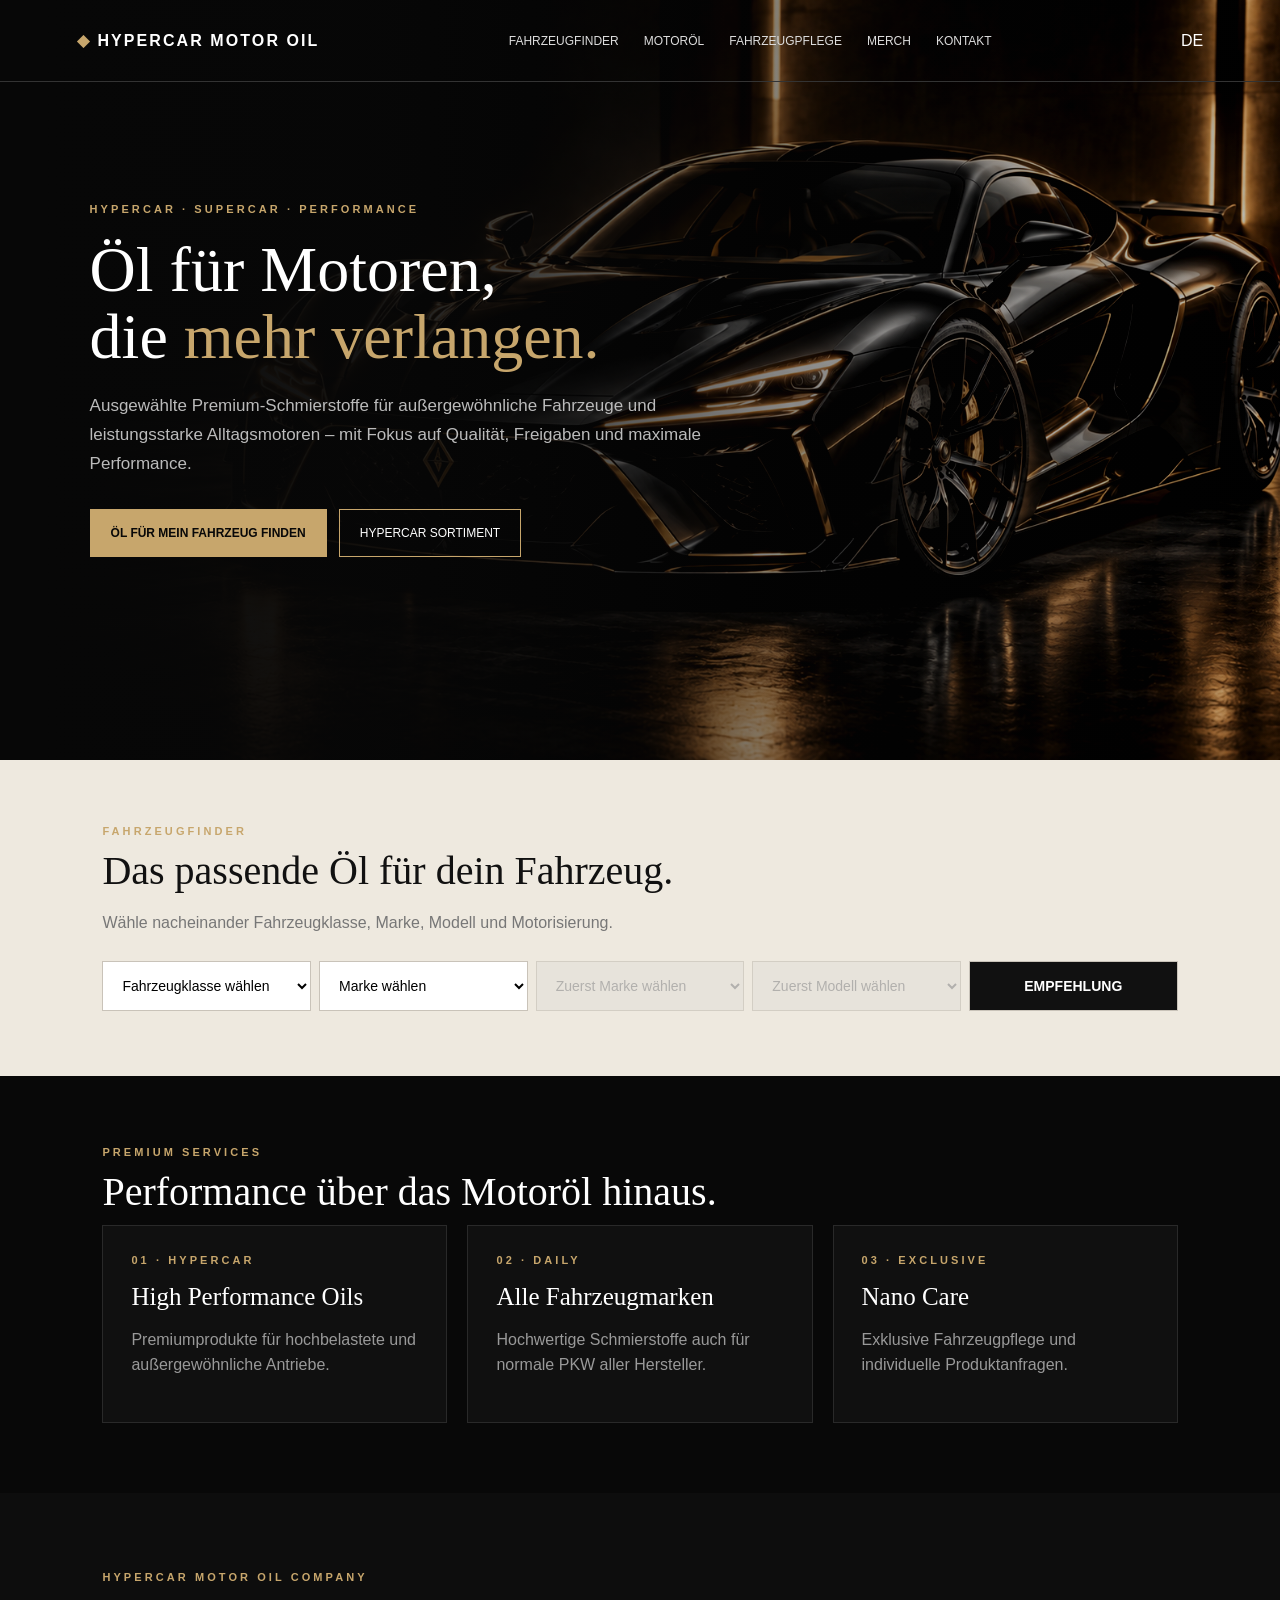
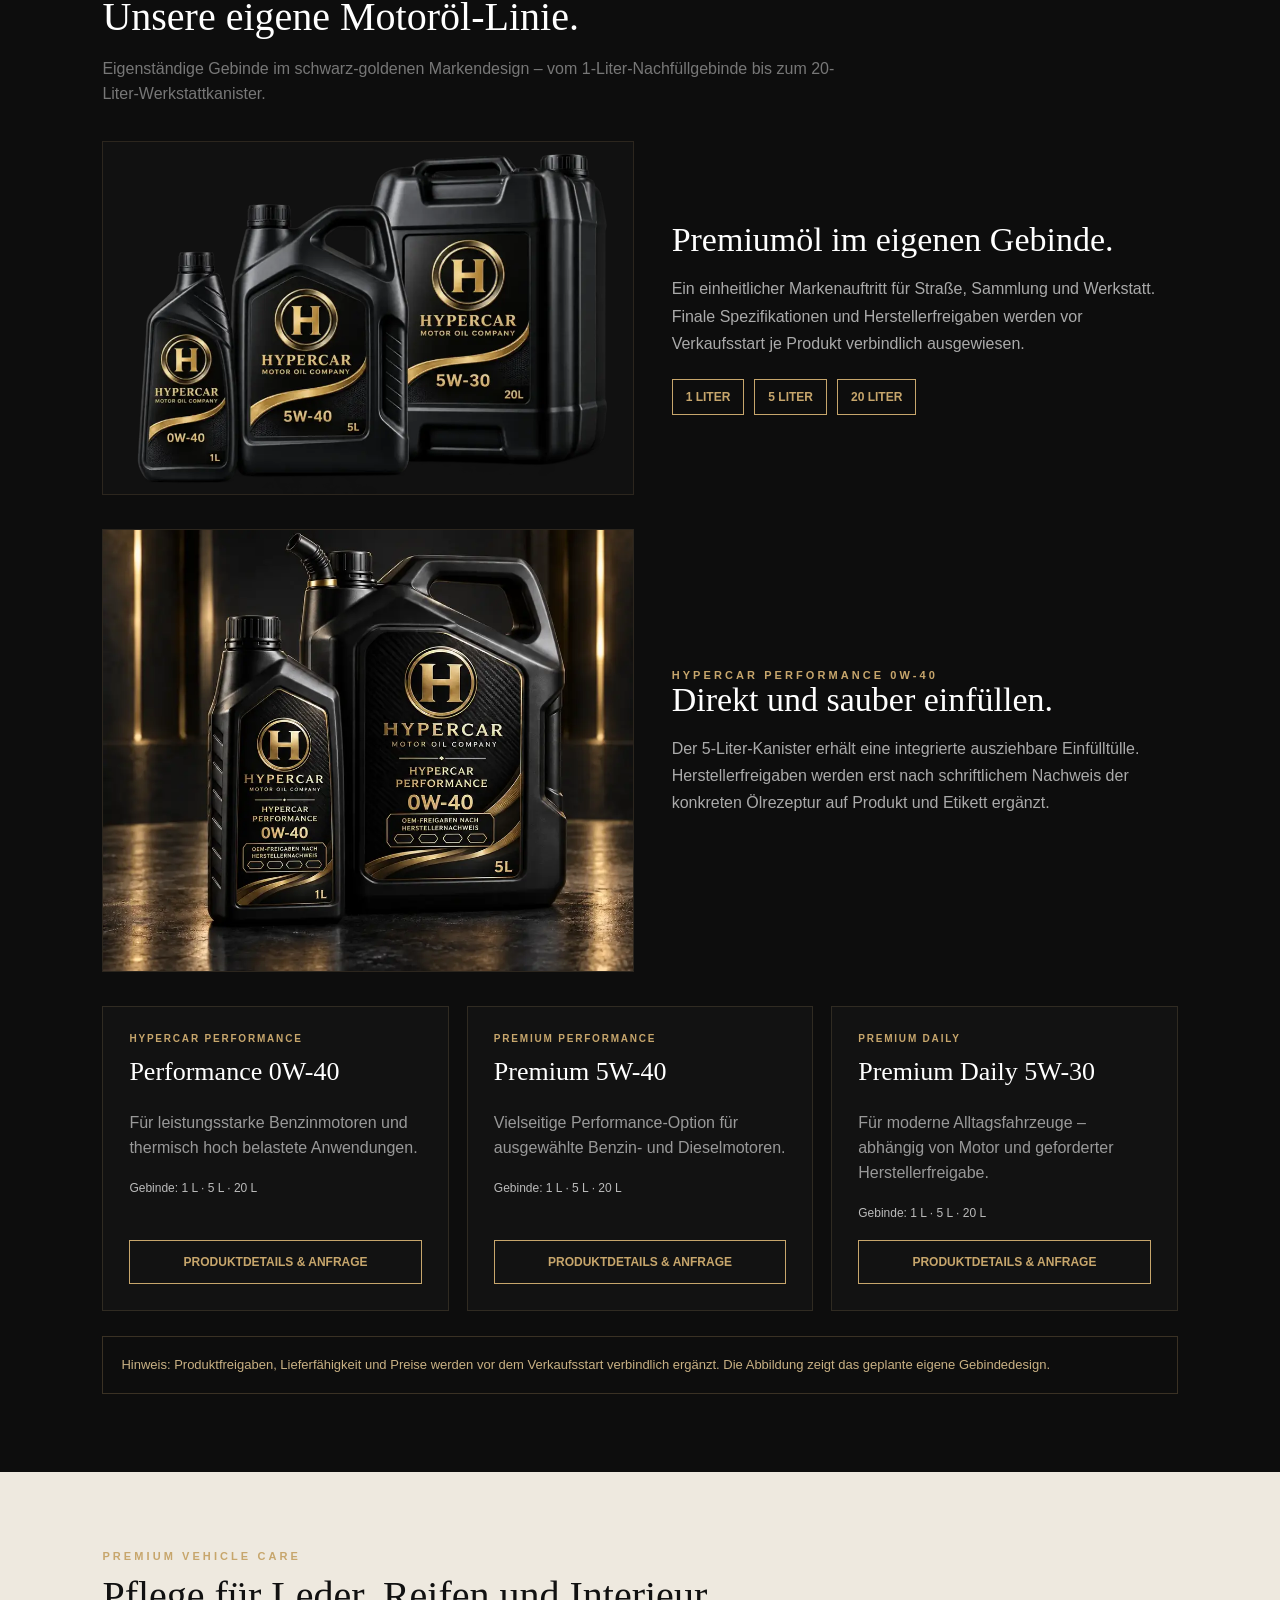
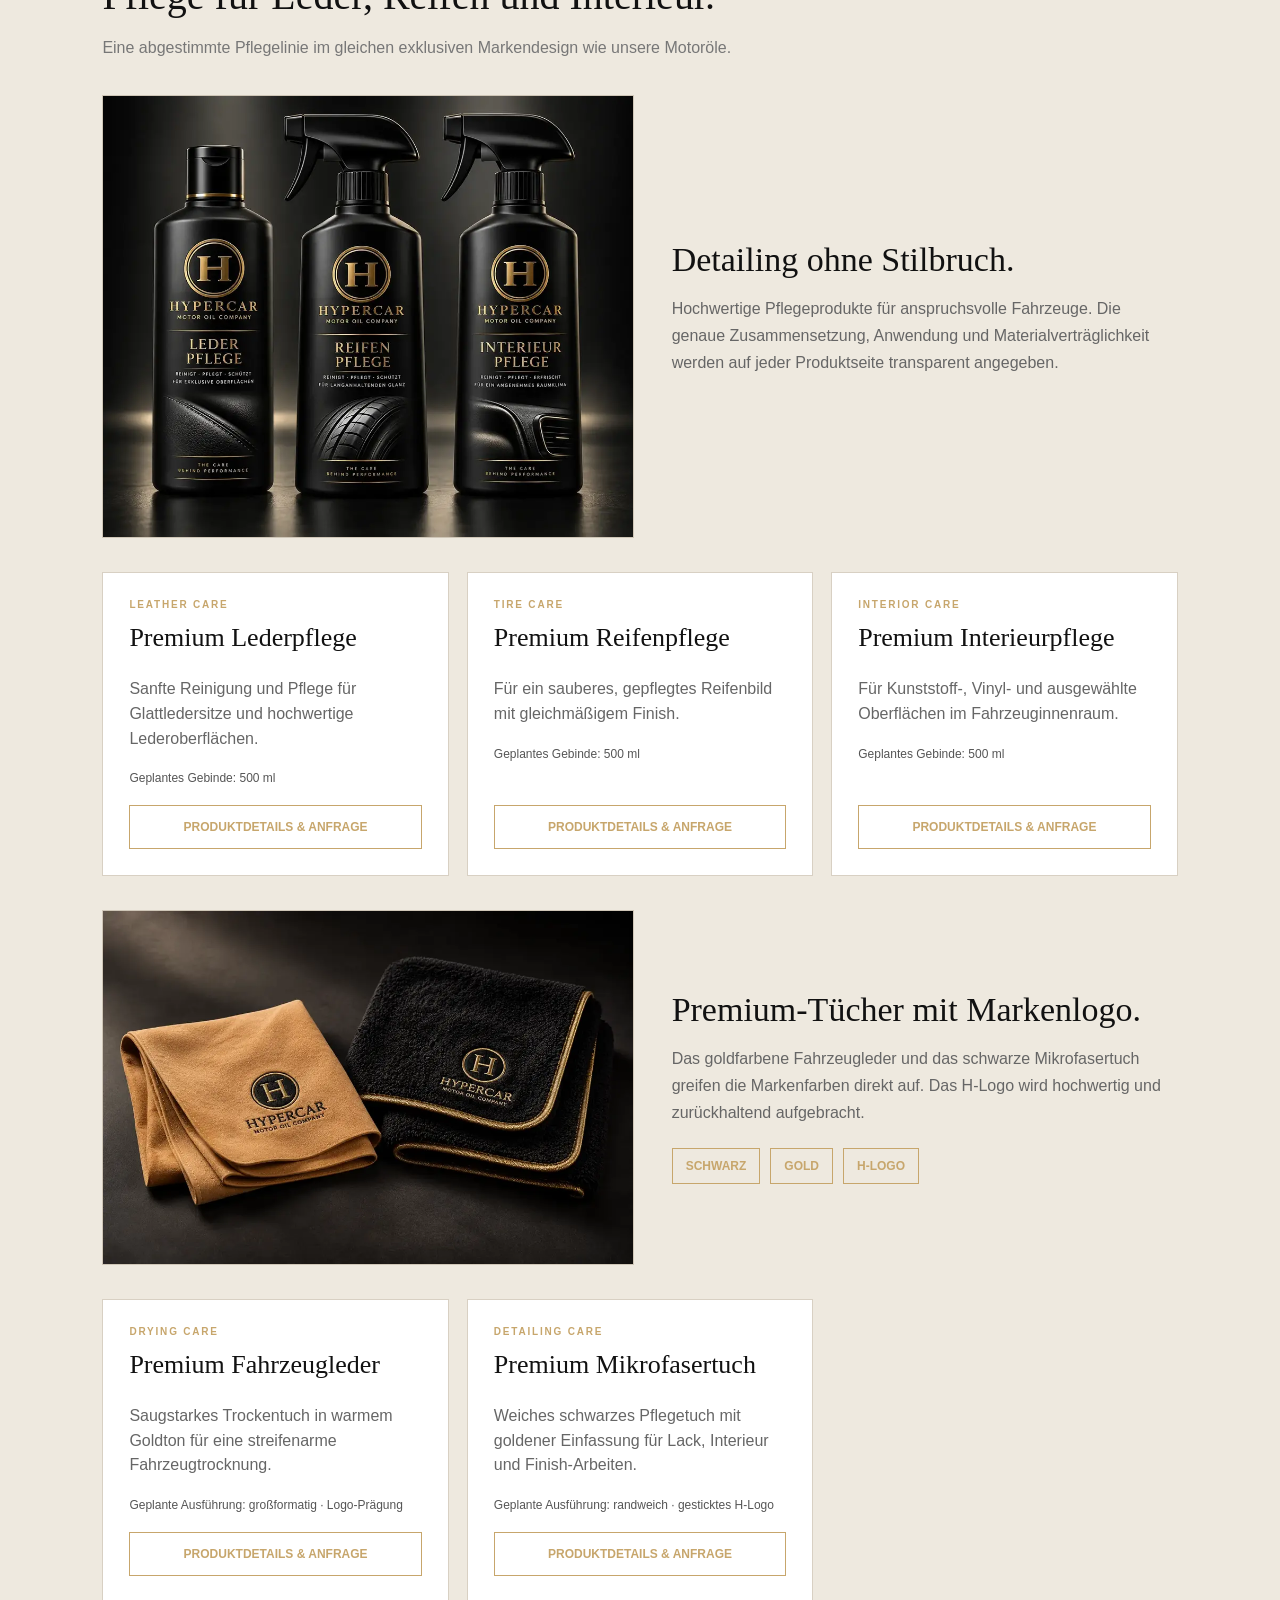
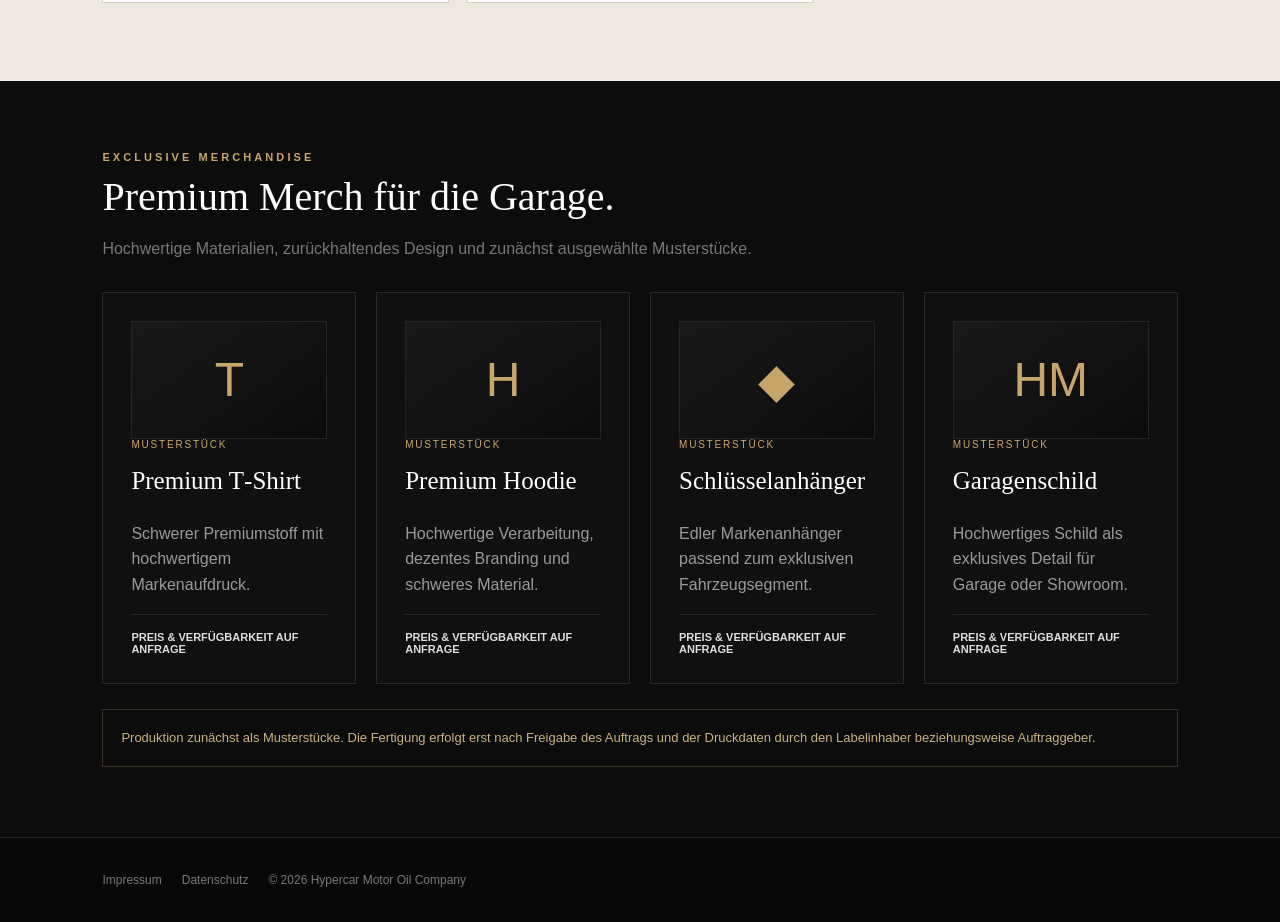
==== commit 14f77d64: "Add files via upload" ====
--- a/index.html
+++ b/index.html
@@ -9,20 +9,23 @@
     *{box-sizing:border-box}html{scroll-behavior:smooth}body{margin:0;background:var(--black);color:#fff;font-family:Arial,sans-serif}a{color:inherit;text-decoration:none}
     header{height:82px;display:flex;align-items:center;justify-content:space-between;padding:0 6vw;position:absolute;width:100%;z-index:5;border-bottom:1px solid #333}.logo{font-weight:900;letter-spacing:.13em}.logo b,.goldtxt{color:var(--gold)}nav{display:flex;gap:25px;font-size:12px;color:#ddd}nav a:hover{color:var(--gold)}
     .hero{min-height:760px;position:relative;overflow:hidden;display:flex;align-items:center;padding:110px 7vw}.car{position:absolute;inset:0;width:100%;height:100%;object-fit:cover;object-position:center;filter:brightness(.78) contrast(1.12)}.shade{position:absolute;inset:0;background:linear-gradient(90deg,#070707 3%,rgba(7,7,7,.92) 30%,rgba(7,7,7,.34) 62%,rgba(7,7,7,.08) 100%)}.content{position:relative;z-index:2;max-width:680px}.ey{color:var(--gold);letter-spacing:.28em;font-size:11px;font-weight:bold}.hero h1{font:64px/1.04 Georgia;margin:22px 0}.hero p{color:#bbb;font-size:17px;line-height:1.7}.buttons{display:flex;gap:12px;margin-top:30px}.btn{display:inline-block;border:1px solid var(--gold);padding:16px 20px;font-size:12px;cursor:pointer}.primary{background:var(--gold);color:#080808;font-weight:bold}
-    .finder{background:var(--cream);color:#111;padding:65px 8vw}.finder h2,.services h2,.merch h2{font:40px Georgia;margin:10px 0}.finder>p,.merch-intro{color:#666;line-height:1.6}.fields{display:grid;grid-template-columns:repeat(5,1fr);gap:8px;margin-top:25px}.fields select,.fields button{min-width:0;padding:15px;border:1px solid #c9c3b9;background:#fff;font-size:14px;border-radius:0}.fields select:disabled{color:#999;background:#e5e1da}.fields button{background:#111;color:#fff;font-weight:bold;cursor:pointer}.fields button:hover{background:var(--gold);color:#111}.result{display:none;margin-top:16px;padding:17px;background:#fff;border-left:4px solid var(--gold);line-height:1.55}.result.show{display:block}
+    .finder{background:var(--cream);color:#111;padding:65px 8vw}.finder h2,.services h2,.catalog h2,.care h2,.merch h2{font:40px Georgia;margin:10px 0}.finder>p,.section-intro,.merch-intro{color:#777;line-height:1.6;max-width:760px}.fields{display:grid;grid-template-columns:repeat(5,1fr);gap:8px;margin-top:25px}.fields select,.fields button{min-width:0;padding:15px;border:1px solid #c9c3b9;background:#fff;font-size:14px;border-radius:0}.fields select:disabled{color:#999;background:#e5e1da}.fields button{background:#111;color:#fff;font-weight:bold;cursor:pointer}.fields button:hover{background:var(--gold);color:#111}.result{display:none;margin-top:16px;padding:20px;background:#fff;border-left:4px solid var(--gold);line-height:1.55}.result.show{display:block}.result .result-btn{display:inline-block;margin-top:13px;padding:13px 18px;background:#111;color:#fff;font-size:12px;font-weight:bold}.result .result-btn:hover{background:var(--gold);color:#111}
     .services,.merch{padding:70px 8vw}.grid,.merch-grid{display:grid;grid-template-columns:repeat(3,1fr);gap:20px}.card,.product{padding:28px;border:1px solid #292929;background:var(--panel)}.card h3,.product h3{font:25px Georgia;margin:17px 0 10px}.card p,.product p{color:#999;line-height:1.6}.merch{background:#0c0c0c}.merch-grid{grid-template-columns:repeat(4,1fr);margin-top:30px}.product{display:flex;min-height:310px;flex-direction:column}.product-art{height:118px;display:grid;place-items:center;background:linear-gradient(145deg,#191919,#0b0b0b);border:1px solid #242424;color:var(--gold);font-size:48px}.product .tag{font-size:10px;letter-spacing:.18em;color:var(--gold)}.product .request{margin-top:auto;padding-top:16px;border-top:1px solid #292929;font-size:11px;font-weight:bold;color:#ddd}.notice{margin-top:25px;padding:18px;border:1px solid #3a3124;color:#c9b184;font-size:13px;line-height:1.6}
+    .catalog,.care{padding:78px 8vw}.catalog{background:#0d0d0d}.care{background:var(--cream);color:#111}.showcase{display:grid;grid-template-columns:minmax(280px,1.05fr) minmax(320px,1fr);gap:38px;align-items:center;margin:34px 0}.showcase-image{width:100%;display:block;border:1px solid #2c261e;background:#111}.care .showcase-image{border-color:#cfc6b7}.showcase-copy h3{font:34px Georgia;margin:0 0 14px}.showcase-copy p{color:#aaa;line-height:1.7}.care .showcase-copy p{color:#666}.sizes{display:flex;gap:10px;flex-wrap:wrap;margin-top:22px}.size{border:1px solid var(--gold);padding:10px 13px;color:var(--gold);font-size:12px;font-weight:bold}.catalog-grid{display:grid;grid-template-columns:repeat(3,1fr);gap:18px}.catalog-card{display:flex;flex-direction:column;padding:26px;border:1px solid #302b22;background:#121212;scroll-margin-top:24px}.care .catalog-card{background:#fff;border-color:#d8d0c3}.catalog-card .tag{color:var(--gold);font-size:10px;letter-spacing:.18em;font-weight:bold}.catalog-card h3{font:26px Georgia;margin:13px 0 8px}.catalog-card p{color:#999;line-height:1.55}.care .catalog-card p{color:#666}.product-meta{font-size:12px;color:#bbb;margin:4px 0 20px}.care .product-meta{color:#555}.product-link{margin-top:auto;display:block;text-align:center;border:1px solid var(--gold);padding:14px 12px;color:var(--gold);font-size:12px;font-weight:bold}.product-link:hover{background:var(--gold);color:#111}
     footer{display:flex;gap:20px;flex-wrap:wrap;border-top:1px solid #222;padding:35px 8vw;color:#777;font-size:12px}footer a:hover{color:var(--gold)}
     @media(max-width:980px){.merch-grid{grid-template-columns:repeat(2,1fr)}}
-    @media(max-width:850px){nav{display:none}.hero{min-height:810px;padding:125px 7vw 70px}.hero h1{font-size:44px}.car{object-position:63% center;filter:brightness(.72) contrast(1.12)}.shade{background:linear-gradient(90deg,rgba(7,7,7,.9),rgba(7,7,7,.54) 62%,rgba(7,7,7,.12)),linear-gradient(0deg,#070707,transparent 42%)}.fields,.grid{grid-template-columns:1fr}}
-    @media(max-width:560px){header{padding:0 7vw}.logo{font-size:13px}.hero h1{font-size:42px}.hero p{font-size:16px}.buttons{display:grid}.btn{text-align:center}.finder h2,.services h2,.merch h2{font-size:34px}.merch-grid{grid-template-columns:1fr}.product{min-height:270px}}
+    @media(max-width:850px){nav{display:none}.hero{min-height:810px;padding:125px 7vw 70px}.hero h1{font-size:44px}.car{object-position:63% center;filter:brightness(.72) contrast(1.12)}.shade{background:linear-gradient(90deg,rgba(7,7,7,.9),rgba(7,7,7,.54) 62%,rgba(7,7,7,.12)),linear-gradient(0deg,#070707,transparent 42%)}.fields,.grid,.showcase,.catalog-grid{grid-template-columns:1fr}.showcase{gap:22px}}
+    @media(max-width:560px){header{padding:0 7vw}.logo{font-size:13px}.hero h1{font-size:42px}.hero p{font-size:16px}.buttons{display:grid}.btn{text-align:center}.finder h2,.services h2,.catalog h2,.care h2,.merch h2{font-size:34px}.catalog,.care{padding:62px 7vw}.merch-grid{grid-template-columns:1fr}.product{min-height:270px}}
   </style>
 </head>
 <body>
-  <header><a class="logo" href="#top"><b>◆</b> HYPERCAR MOTOR OIL</a><nav><a href="#finder">FAHRZEUGFINDER</a><a href="#services">SORTIMENT</a><a href="#merch">MERCH</a><a href="#footer">KONTAKT</a></nav><div>DE</div></header>
+  <header><a class="logo" href="#top"><b>◆</b> HYPERCAR MOTOR OIL</a><nav><a href="#finder">FAHRZEUGFINDER</a><a href="#motor-oil">MOTORÖL</a><a href="#care">FAHRZEUGPFLEGE</a><a href="#merch">MERCH</a><a href="#footer">KONTAKT</a></nav><div>DE</div></header>
   <main id="top">
     <section class="hero"><img class="car" src="kar-car.png" alt="Kar Car – exklusives Performance-Fahrzeug"><div class="shade"></div><div class="content"><div class="ey">HYPERCAR · SUPERCAR · PERFORMANCE</div><h1>Öl für Motoren,<br>die <span class="goldtxt">mehr verlangen.</span></h1><p>Ausgewählte Premium-Schmierstoffe für außergewöhnliche Fahrzeuge und leistungsstarke Alltagsmotoren – mit Fokus auf Qualität, Freigaben und maximale Performance.</p><div class="buttons"><a class="btn primary" href="#finder">ÖL FÜR MEIN FAHRZEUG FINDEN</a><a class="btn" href="#services">HYPERCAR SORTIMENT</a></div></div></section>
     <section class="finder" id="finder"><div class="ey">FAHRZEUGFINDER</div><h2>Das passende Öl für dein Fahrzeug.</h2><p>Wähle nacheinander Fahrzeugklasse, Marke, Modell und Motorisierung.</p><div class="fields"><select id="vehicleClass" aria-label="Fahrzeugklasse"><option value="">Fahrzeugklasse wählen</option><option>Hypercar / Supercar</option><option>Sportwagen</option><option>Premium-PKW</option><option>Alltagsfahrzeug</option><option>SUV / Geländewagen</option></select><select id="brand" aria-label="Marke"><option value="">Marke wählen</option></select><select id="model" aria-label="Modell" disabled><option value="">Zuerst Marke wählen</option></select><select id="engine" aria-label="Motorisierung" disabled><option value="">Zuerst Modell wählen</option></select><button id="recommend" type="button">EMPFEHLUNG</button></div><div class="result" id="finderResult" role="status"></div></section>
     <section class="services" id="services"><div class="ey">PREMIUM SERVICES</div><h2>Performance über das Motoröl hinaus.</h2><div class="grid"><div class="card"><div class="ey">01 · HYPERCAR</div><h3>High Performance Oils</h3><p>Premiumprodukte für hochbelastete und außergewöhnliche Antriebe.</p></div><div class="card"><div class="ey">02 · DAILY</div><h3>Alle Fahrzeugmarken</h3><p>Hochwertige Schmierstoffe auch für normale PKW aller Hersteller.</p></div><div class="card"><div class="ey">03 · EXCLUSIVE</div><h3>Nano Care</h3><p>Exklusive Fahrzeugpflege und individuelle Produktanfragen.</p></div></div></section>
+    <section class="catalog" id="motor-oil"><div class="ey">HYPERCAR MOTOR OIL COMPANY</div><h2>Unsere eigene Motoröl-Linie.</h2><p class="section-intro">Eigenständige Gebinde im schwarz-goldenen Markendesign – vom 1-Liter-Nachfüllgebinde bis zum 20-Liter-Werkstattkanister.</p><div class="showcase"><img class="showcase-image" src="[data-uri]" alt="Schwarze 1-, 5- und 20-Liter-Motorölgebinde mit goldenem Hypercar-Motor-Oil-Company-Logo"><div class="showcase-copy"><h3>Premiumöl im eigenen Gebinde.</h3><p>Ein einheitlicher Markenauftritt für Straße, Sammlung und Werkstatt. Finale Spezifikationen und Herstellerfreigaben werden vor Verkaufsstart je Produkt verbindlich ausgewiesen.</p><div class="sizes"><span class="size">1 LITER</span><span class="size">5 LITER</span><span class="size">20 LITER</span></div></div></div><div class="showcase"><img class="showcase-image" src="[data-uri]" alt="Hypercar Performance 0W-40 als 1-Liter-Flasche und 5-Liter-Kanister mit ausziehbarer Einfülltülle"><div class="showcase-copy"><div class="ey">HYPERCAR PERFORMANCE 0W-40</div><h3>Direkt und sauber einfüllen.</h3><p>Der 5-Liter-Kanister erhält eine integrierte ausziehbare Einfülltülle. Herstellerfreigaben werden erst nach schriftlichem Nachweis der konkreten Ölrezeptur auf Produkt und Etikett ergänzt.</p></div></div><div class="catalog-grid"><article class="catalog-card" id="oil-0w40"><span class="tag">HYPERCAR PERFORMANCE</span><h3>Performance 0W-40</h3><p>Für leistungsstarke Benzinmotoren und thermisch hoch belastete Anwendungen.</p><div class="product-meta">Gebinde: 1 L · 5 L · 20 L</div><a class="product-link" href="#footer">PRODUKTDETAILS & ANFRAGE</a></article><article class="catalog-card" id="oil-5w40"><span class="tag">PREMIUM PERFORMANCE</span><h3>Premium 5W-40</h3><p>Vielseitige Performance-Option für ausgewählte Benzin- und Dieselmotoren.</p><div class="product-meta">Gebinde: 1 L · 5 L · 20 L</div><a class="product-link" href="#footer">PRODUKTDETAILS & ANFRAGE</a></article><article class="catalog-card" id="oil-5w30"><span class="tag">PREMIUM DAILY</span><h3>Premium Daily 5W-30</h3><p>Für moderne Alltagsfahrzeuge – abhängig von Motor und geforderter Herstellerfreigabe.</p><div class="product-meta">Gebinde: 1 L · 5 L · 20 L</div><a class="product-link" href="#footer">PRODUKTDETAILS & ANFRAGE</a></article></div><div class="notice">Hinweis: Produktfreigaben, Lieferfähigkeit und Preise werden vor dem Verkaufsstart verbindlich ergänzt. Die Abbildung zeigt das geplante eigene Gebindedesign.</div></section>
+    <section class="care" id="care"><div class="ey">PREMIUM VEHICLE CARE</div><h2>Pflege für Leder, Reifen und Interieur.</h2><p class="section-intro">Eine abgestimmte Pflegelinie im gleichen exklusiven Markendesign wie unsere Motoröle.</p><div class="showcase"><img class="showcase-image" src="[data-uri]" alt="Premium Lederpflege, Reifenpflege und Interieurpflege mit Hypercar-Motor-Oil-Company-Logo"><div class="showcase-copy"><h3>Detailing ohne Stilbruch.</h3><p>Hochwertige Pflegeprodukte für anspruchsvolle Fahrzeuge. Die genaue Zusammensetzung, Anwendung und Materialverträglichkeit werden auf jeder Produktseite transparent angegeben.</p></div></div><div class="catalog-grid"><article class="catalog-card" id="leather-care"><span class="tag">LEATHER CARE</span><h3>Premium Lederpflege</h3><p>Sanfte Reinigung und Pflege für Glattledersitze und hochwertige Lederoberflächen.</p><div class="product-meta">Geplantes Gebinde: 500 ml</div><a class="product-link" href="#footer">PRODUKTDETAILS & ANFRAGE</a></article><article class="catalog-card" id="tire-care"><span class="tag">TIRE CARE</span><h3>Premium Reifenpflege</h3><p>Für ein sauberes, gepflegtes Reifenbild mit gleichmäßigem Finish.</p><div class="product-meta">Geplantes Gebinde: 500 ml</div><a class="product-link" href="#footer">PRODUKTDETAILS & ANFRAGE</a></article><article class="catalog-card" id="interior-care"><span class="tag">INTERIOR CARE</span><h3>Premium Interieurpflege</h3><p>Für Kunststoff-, Vinyl- und ausgewählte Oberflächen im Fahrzeuginnenraum.</p><div class="product-meta">Geplantes Gebinde: 500 ml</div><a class="product-link" href="#footer">PRODUKTDETAILS & ANFRAGE</a></article></div><div class="showcase"><img class="showcase-image" src="[data-uri]